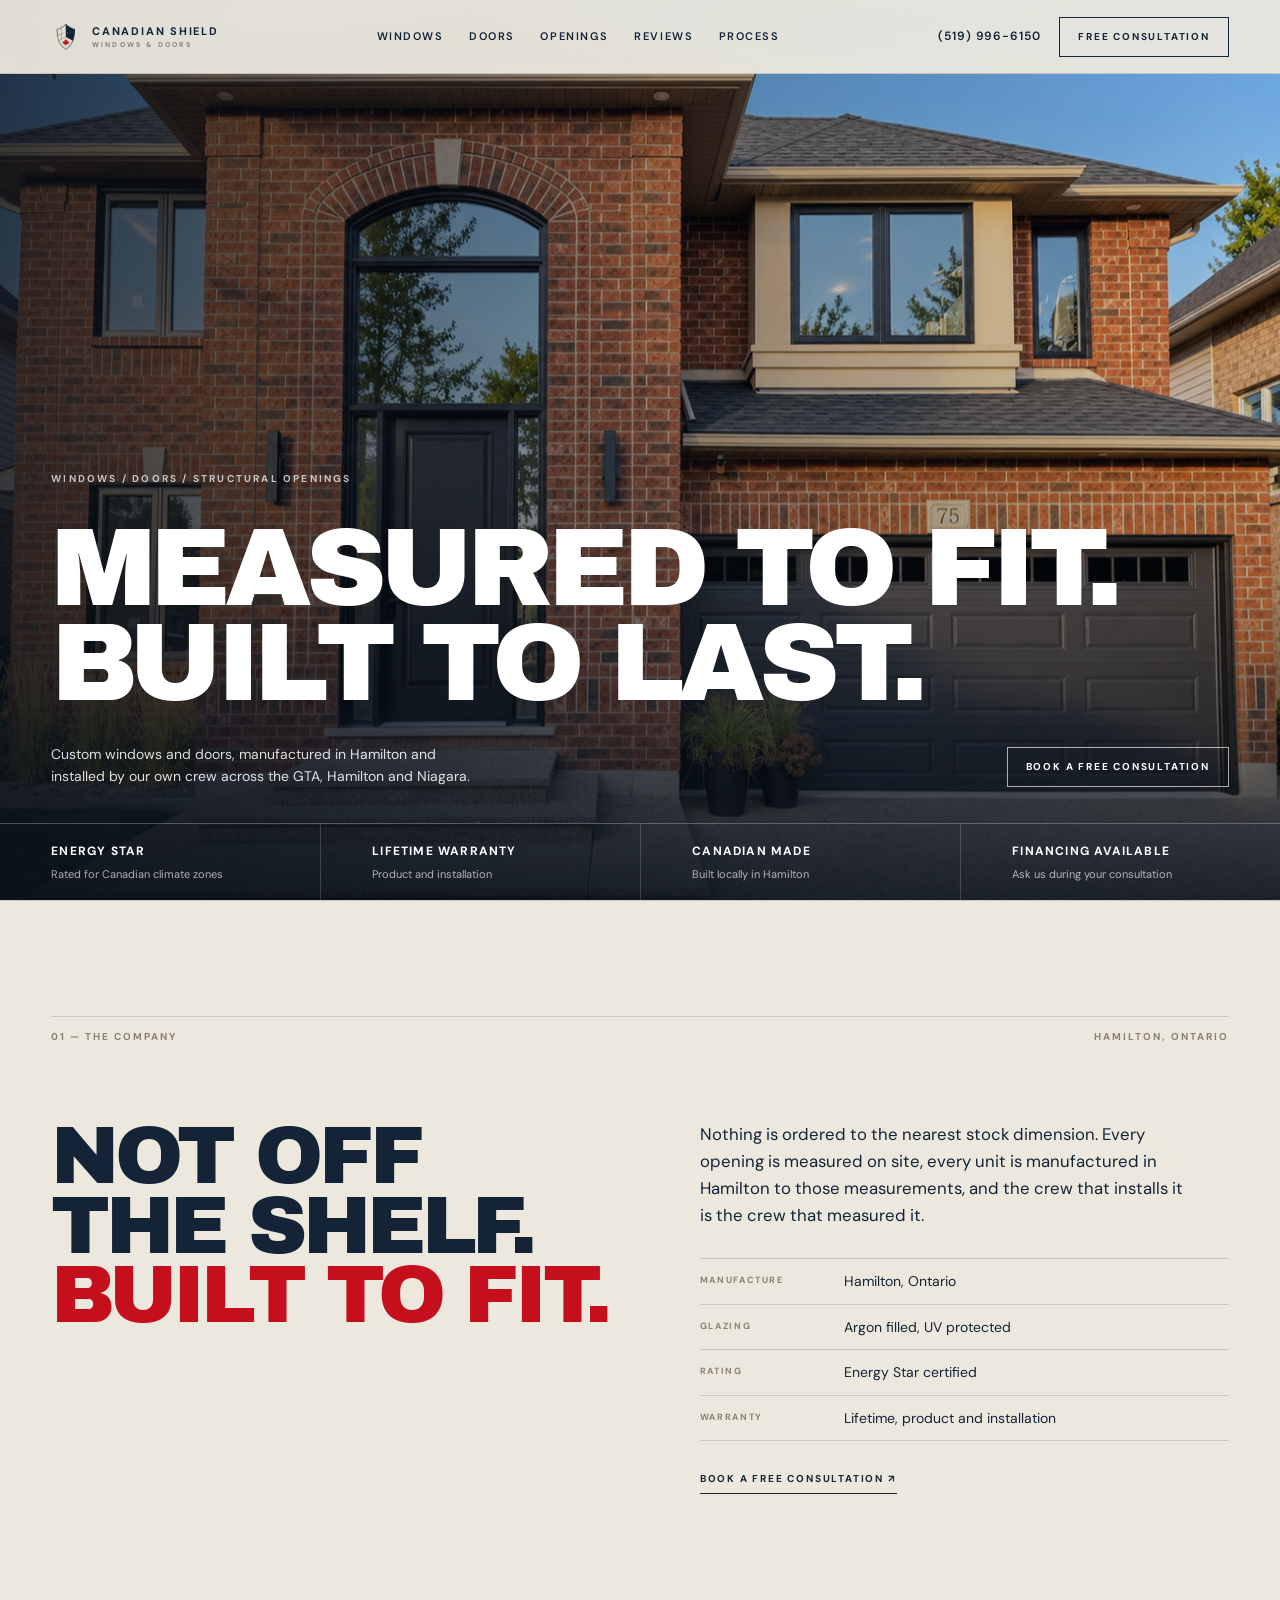
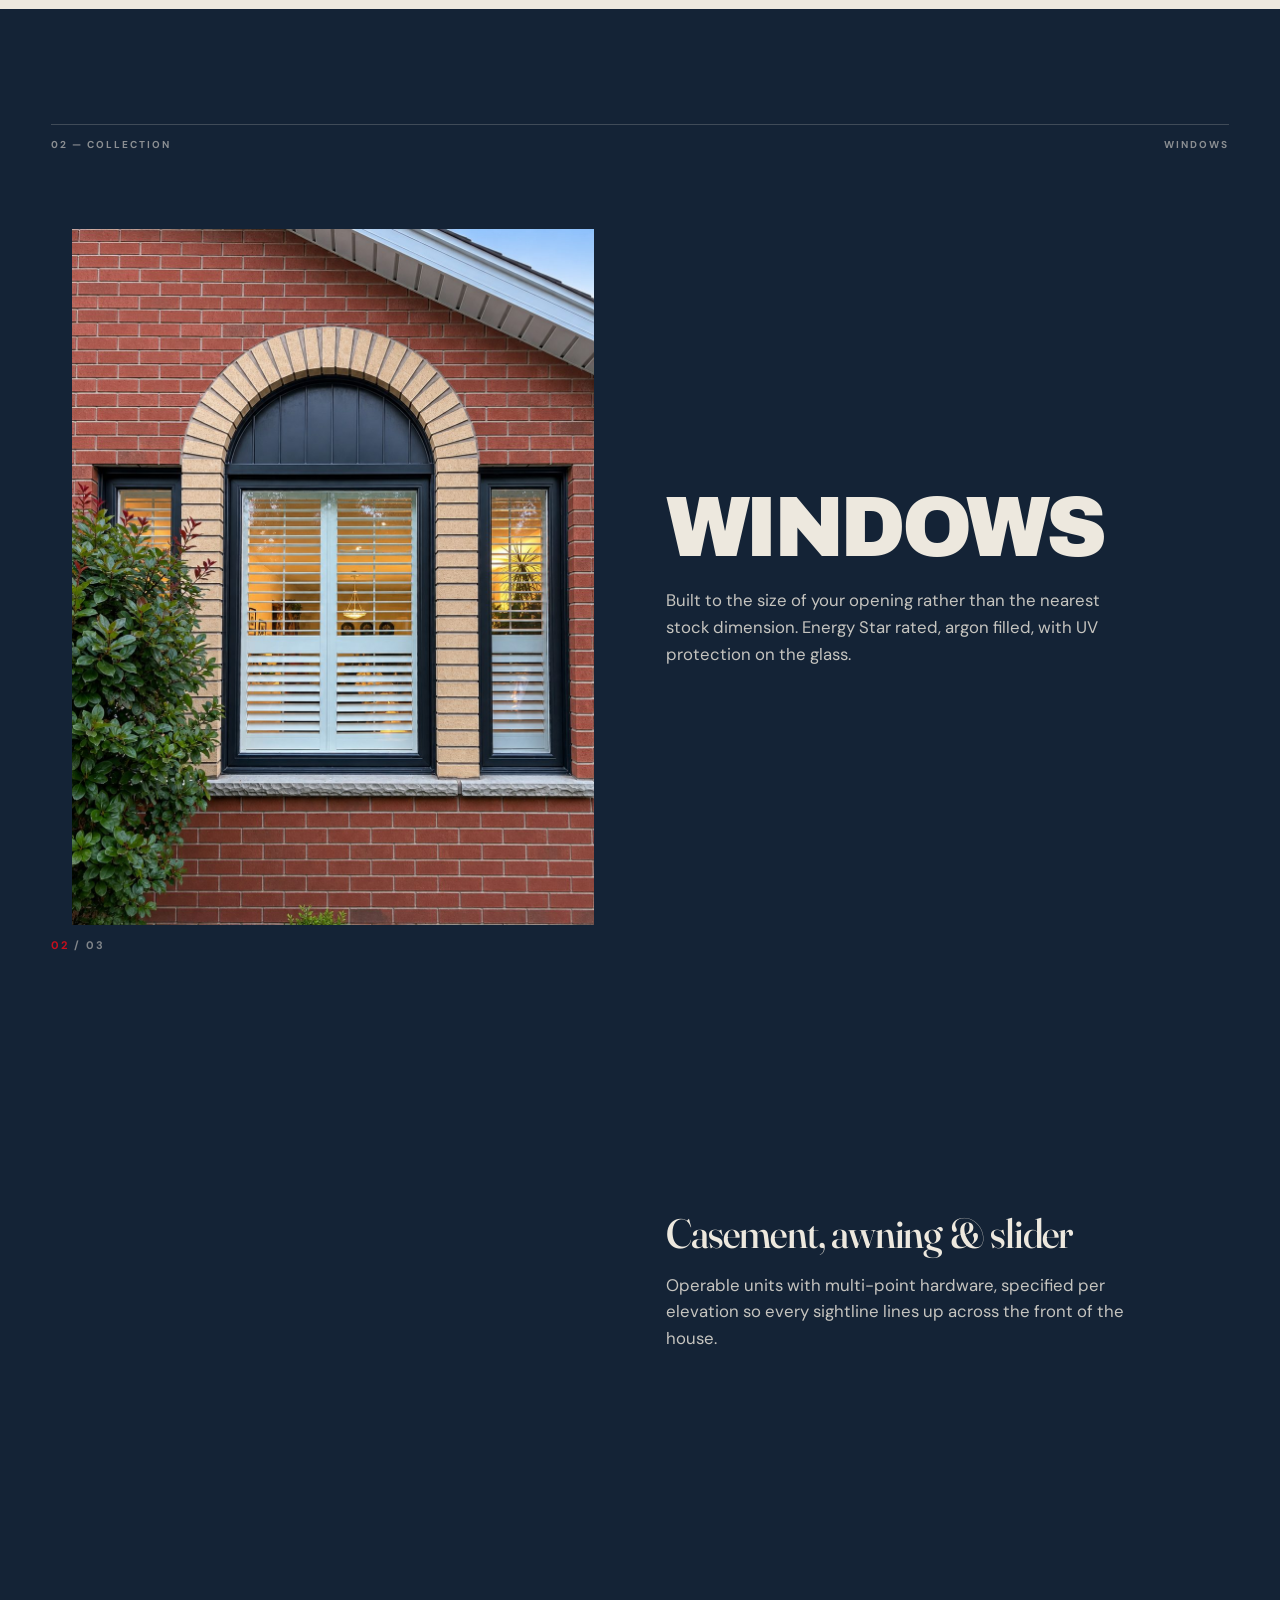
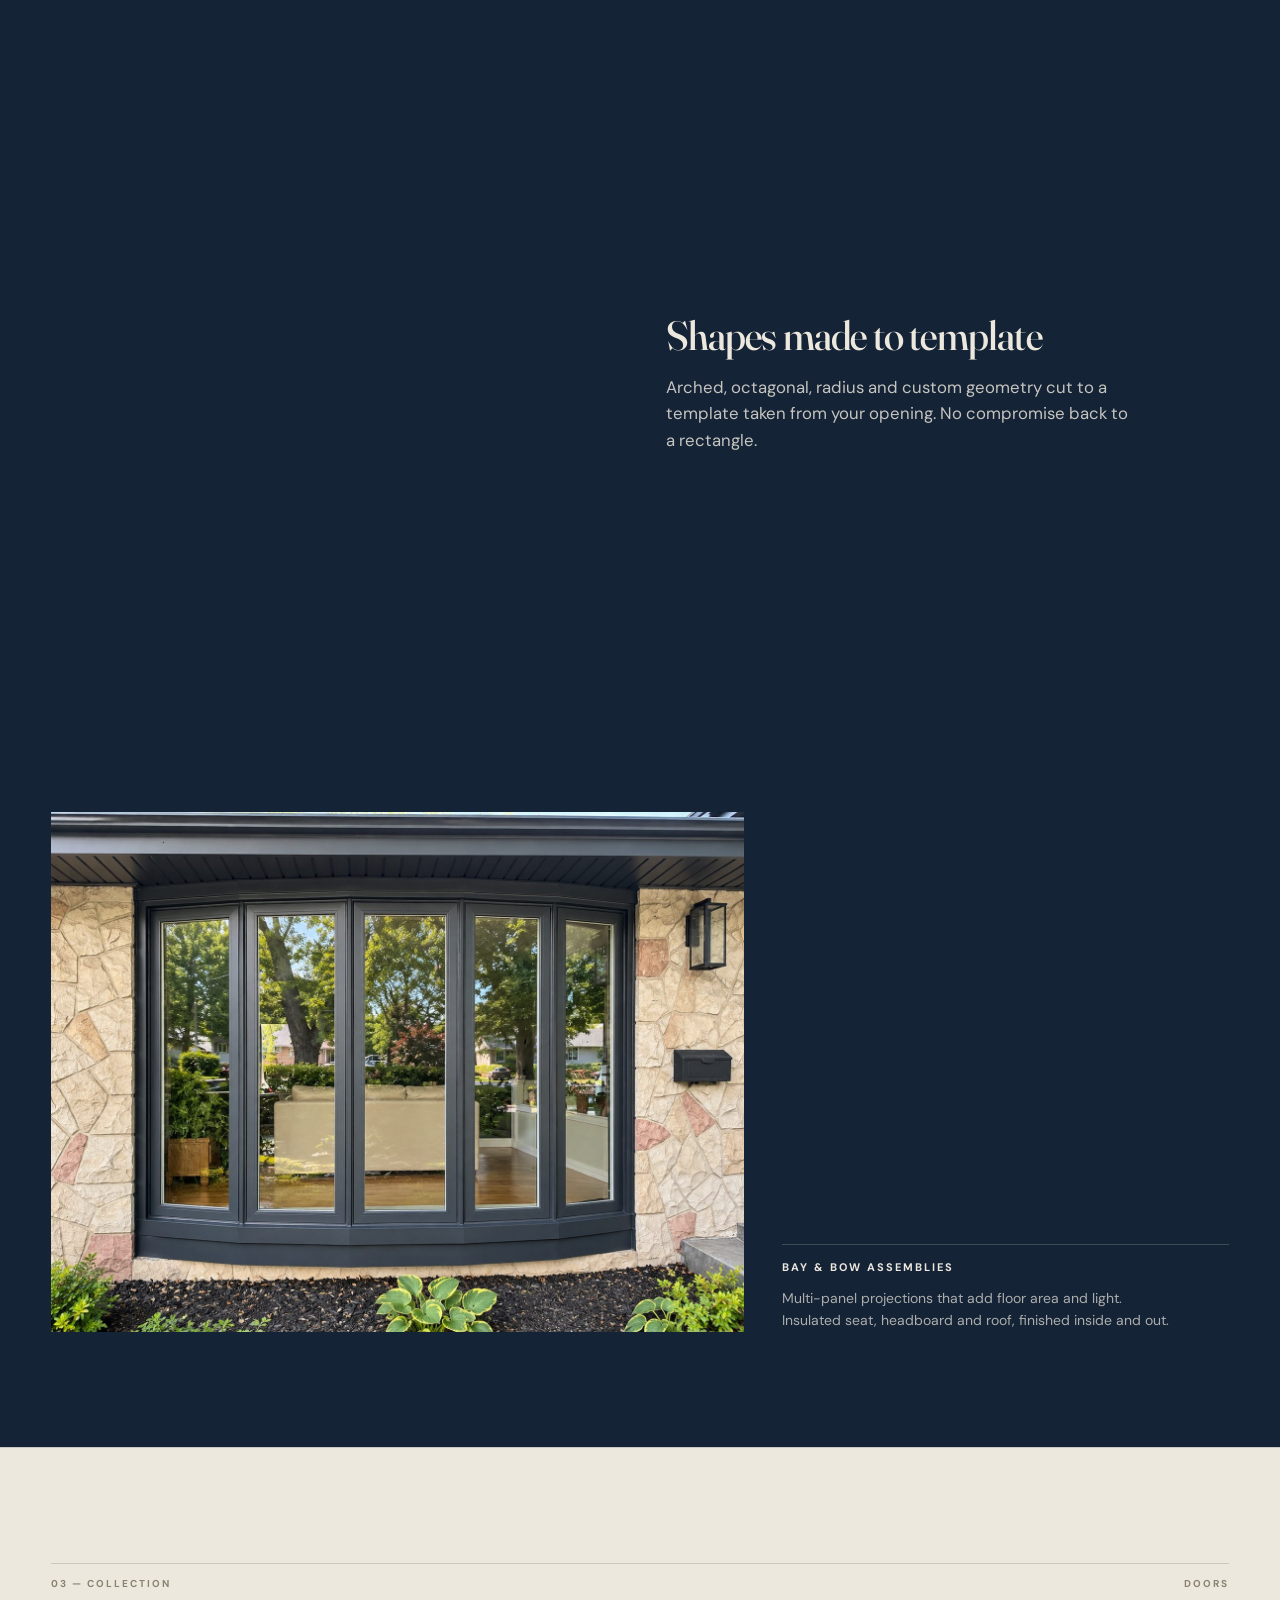
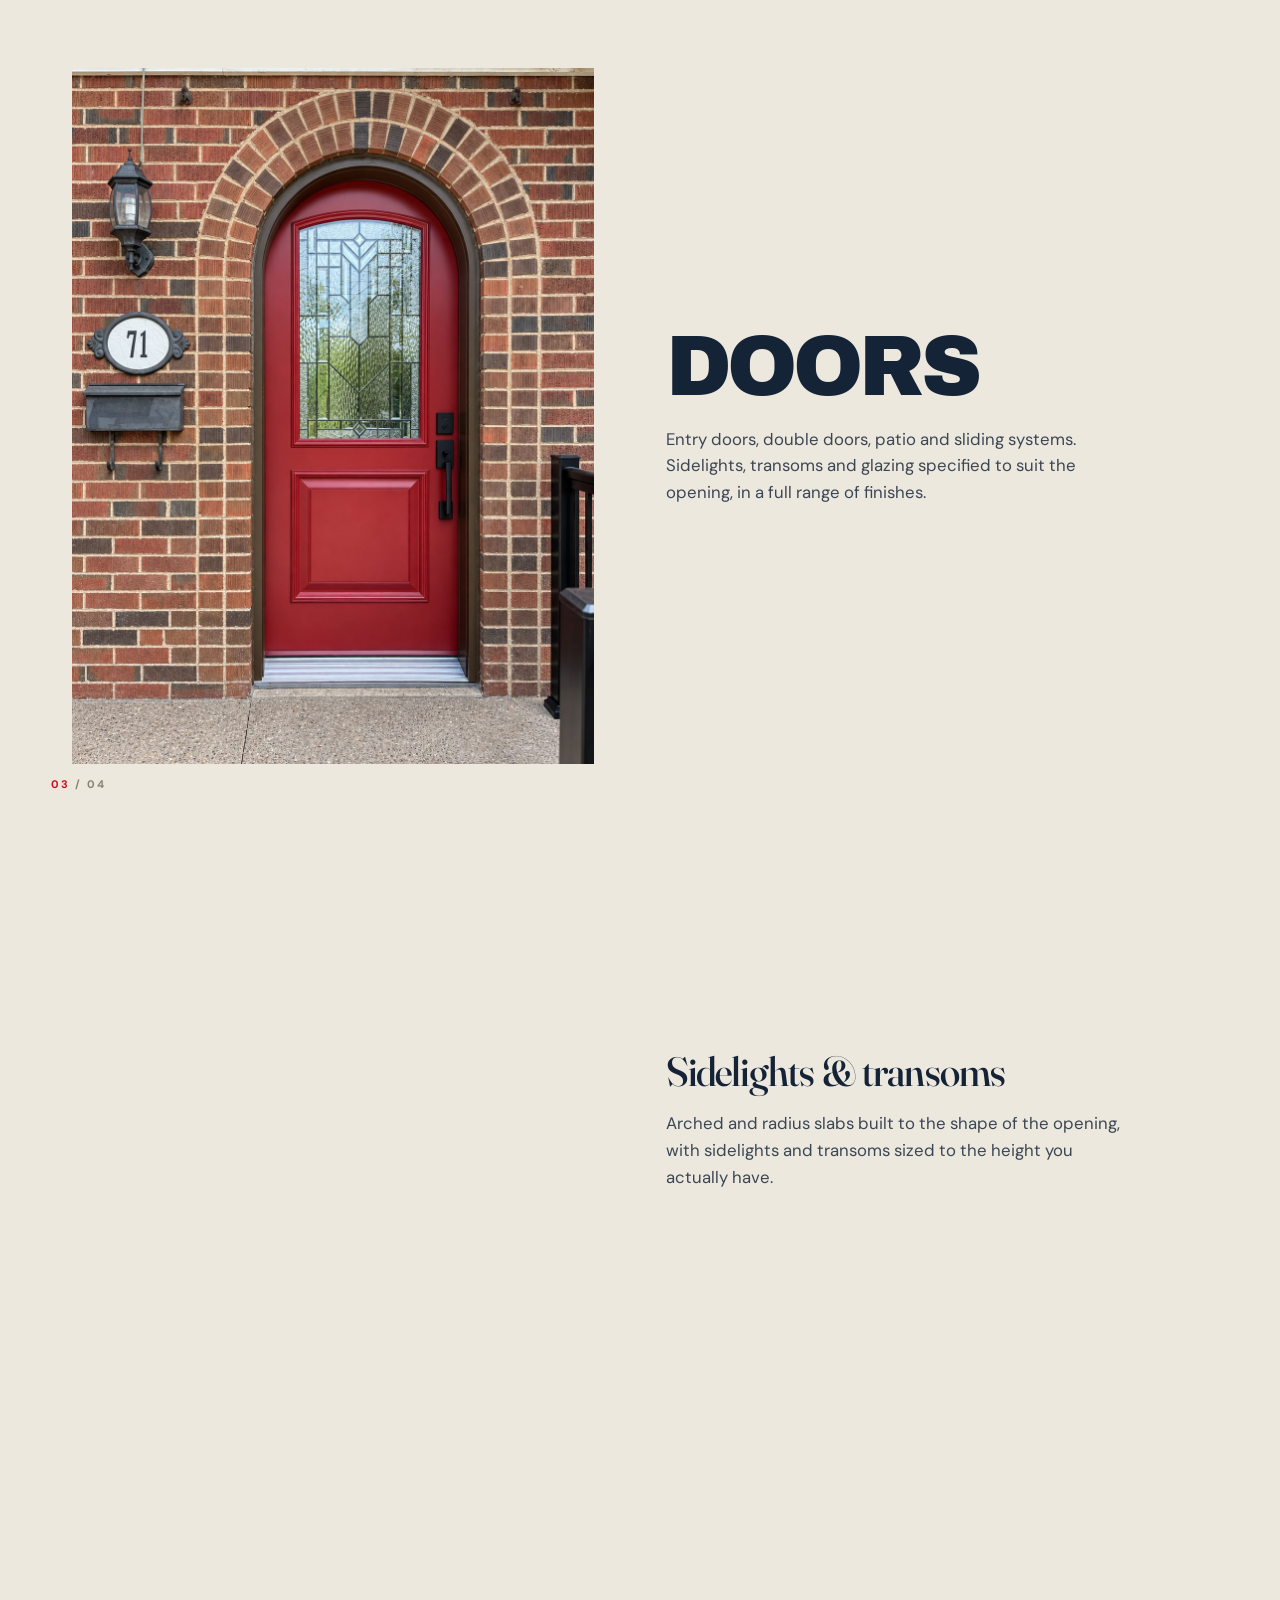
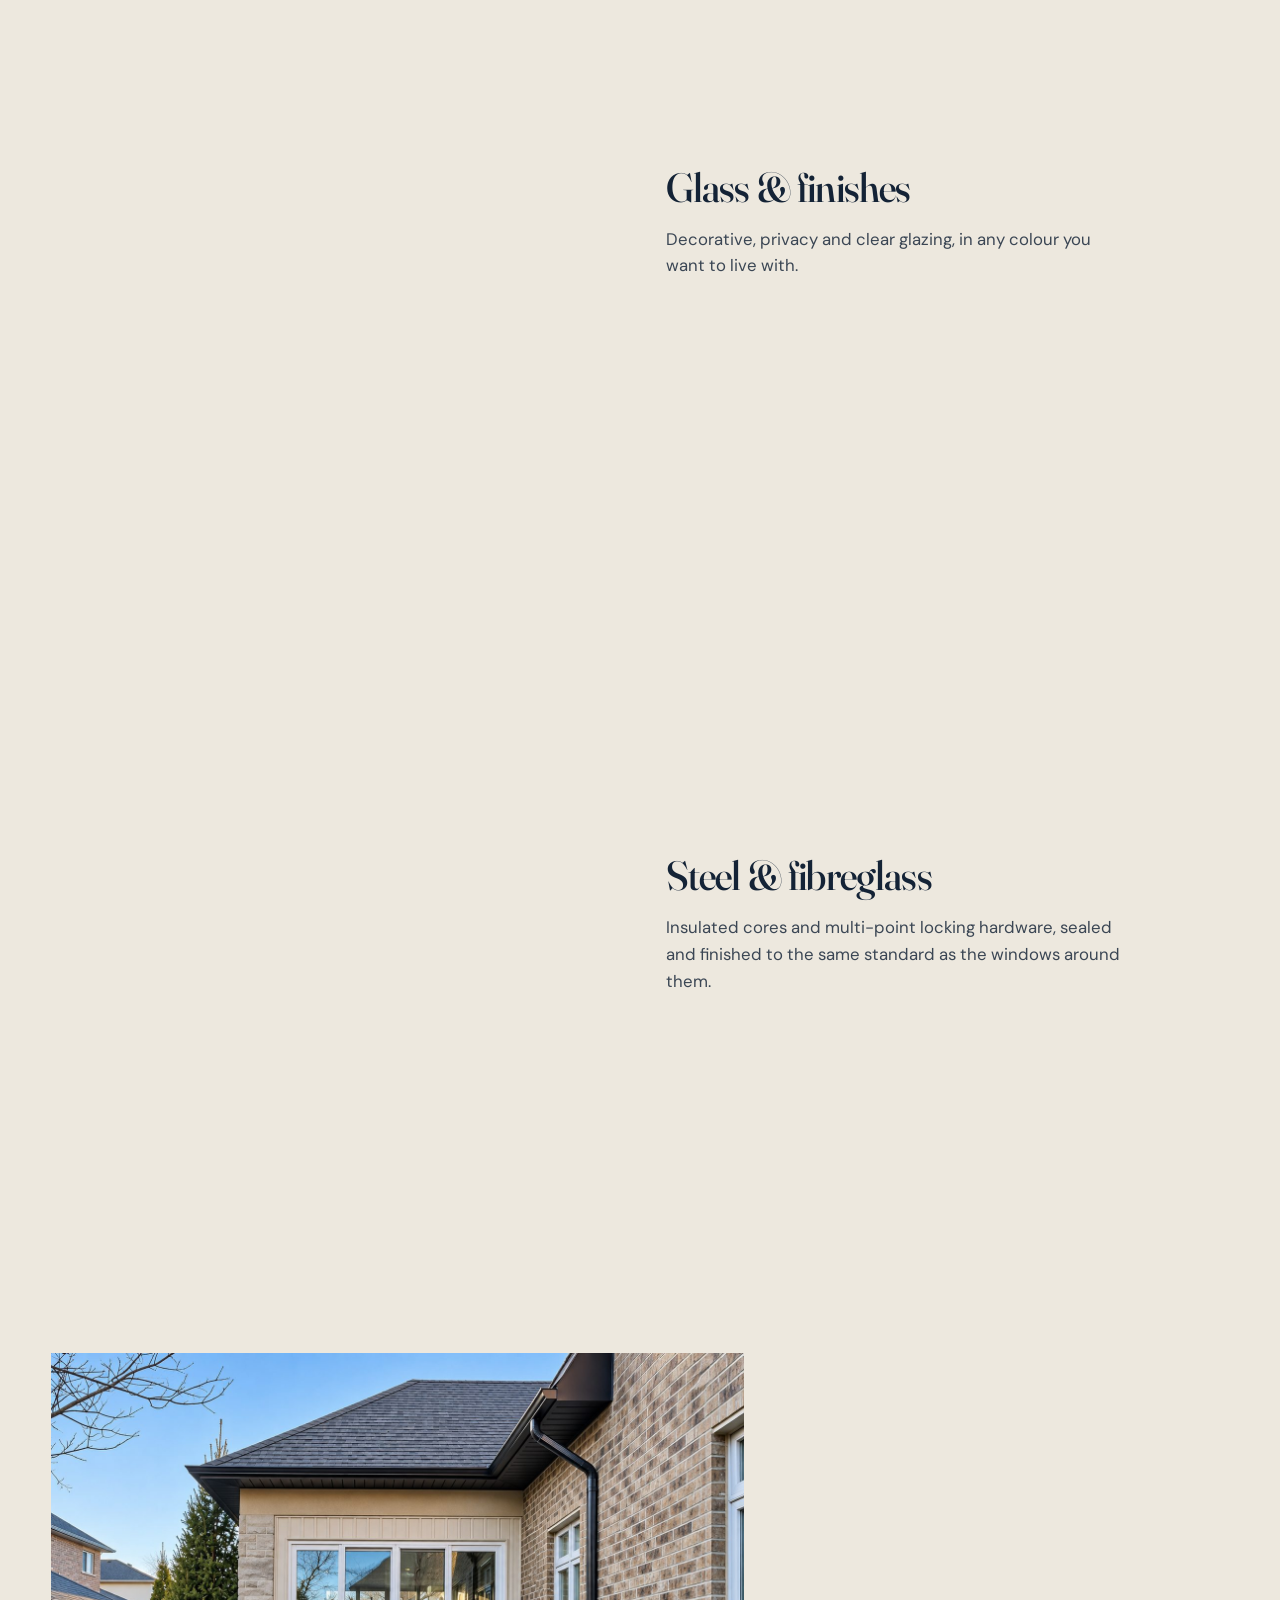
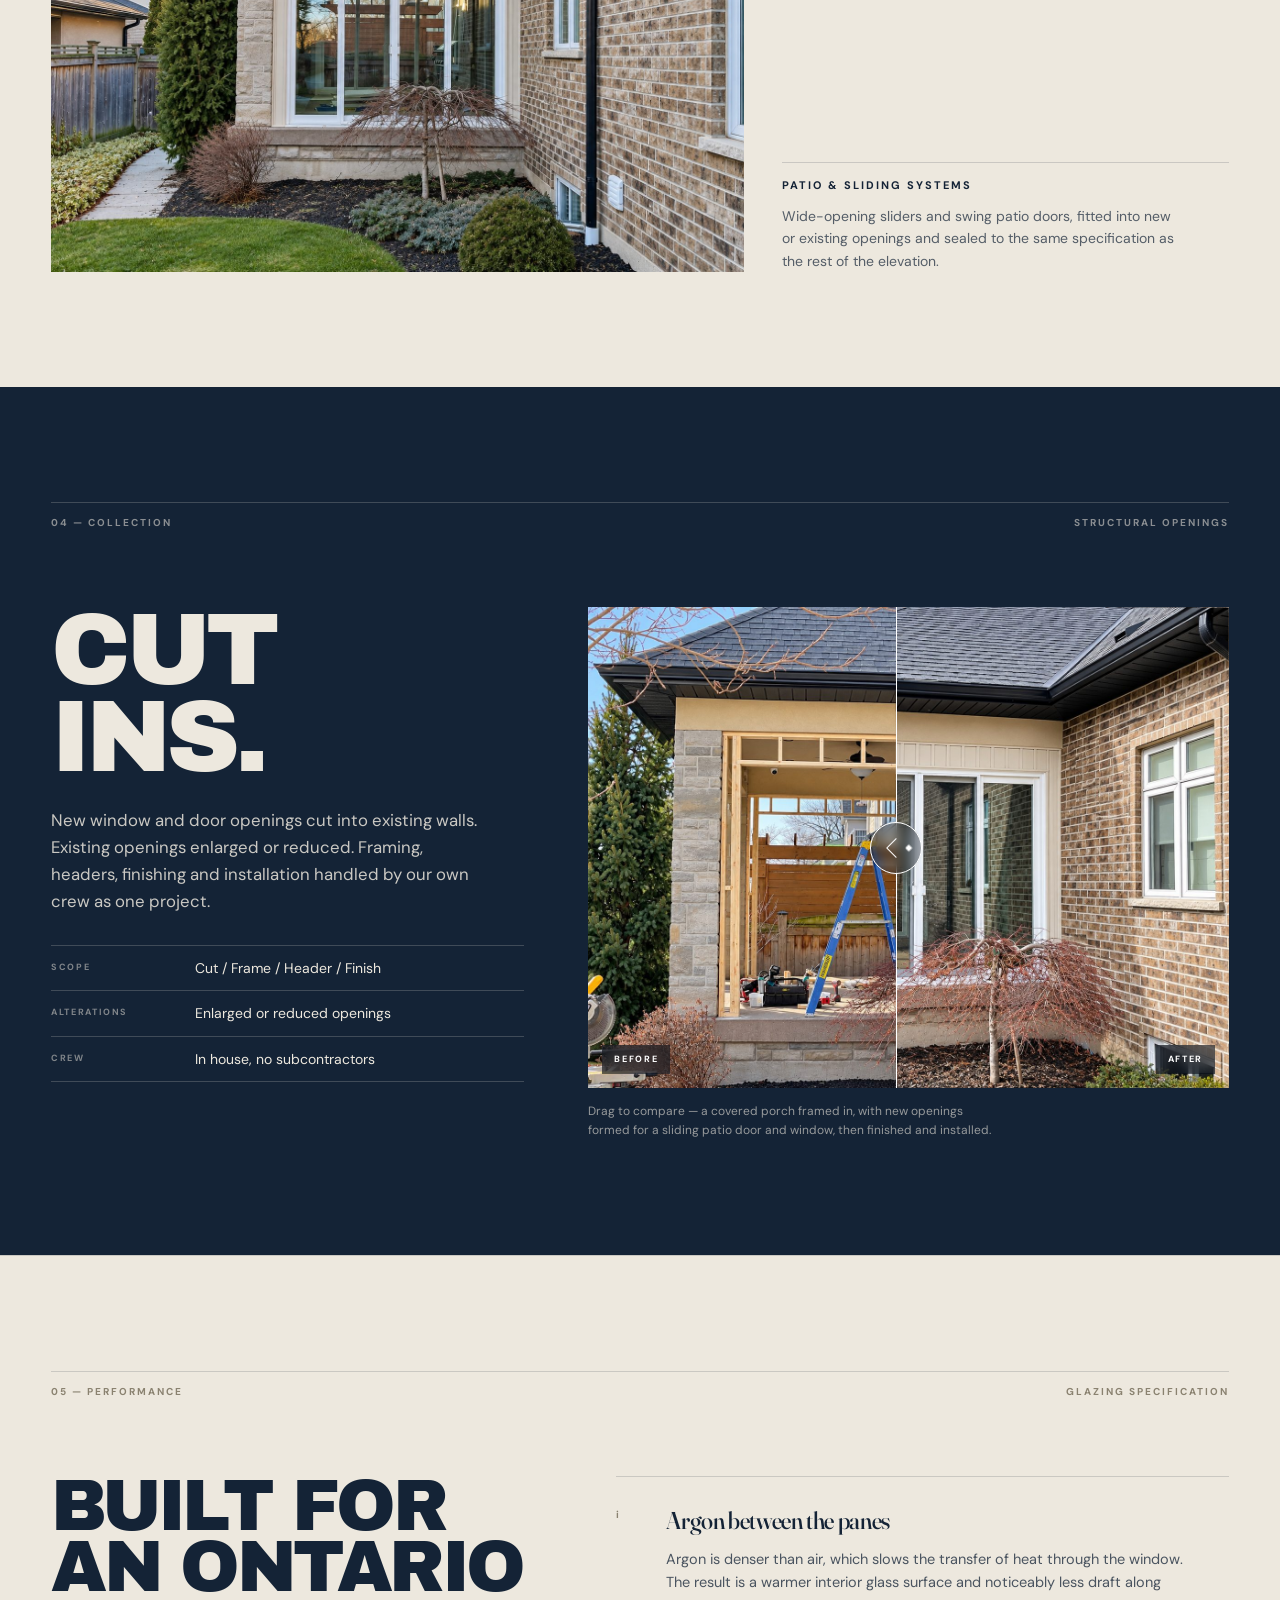
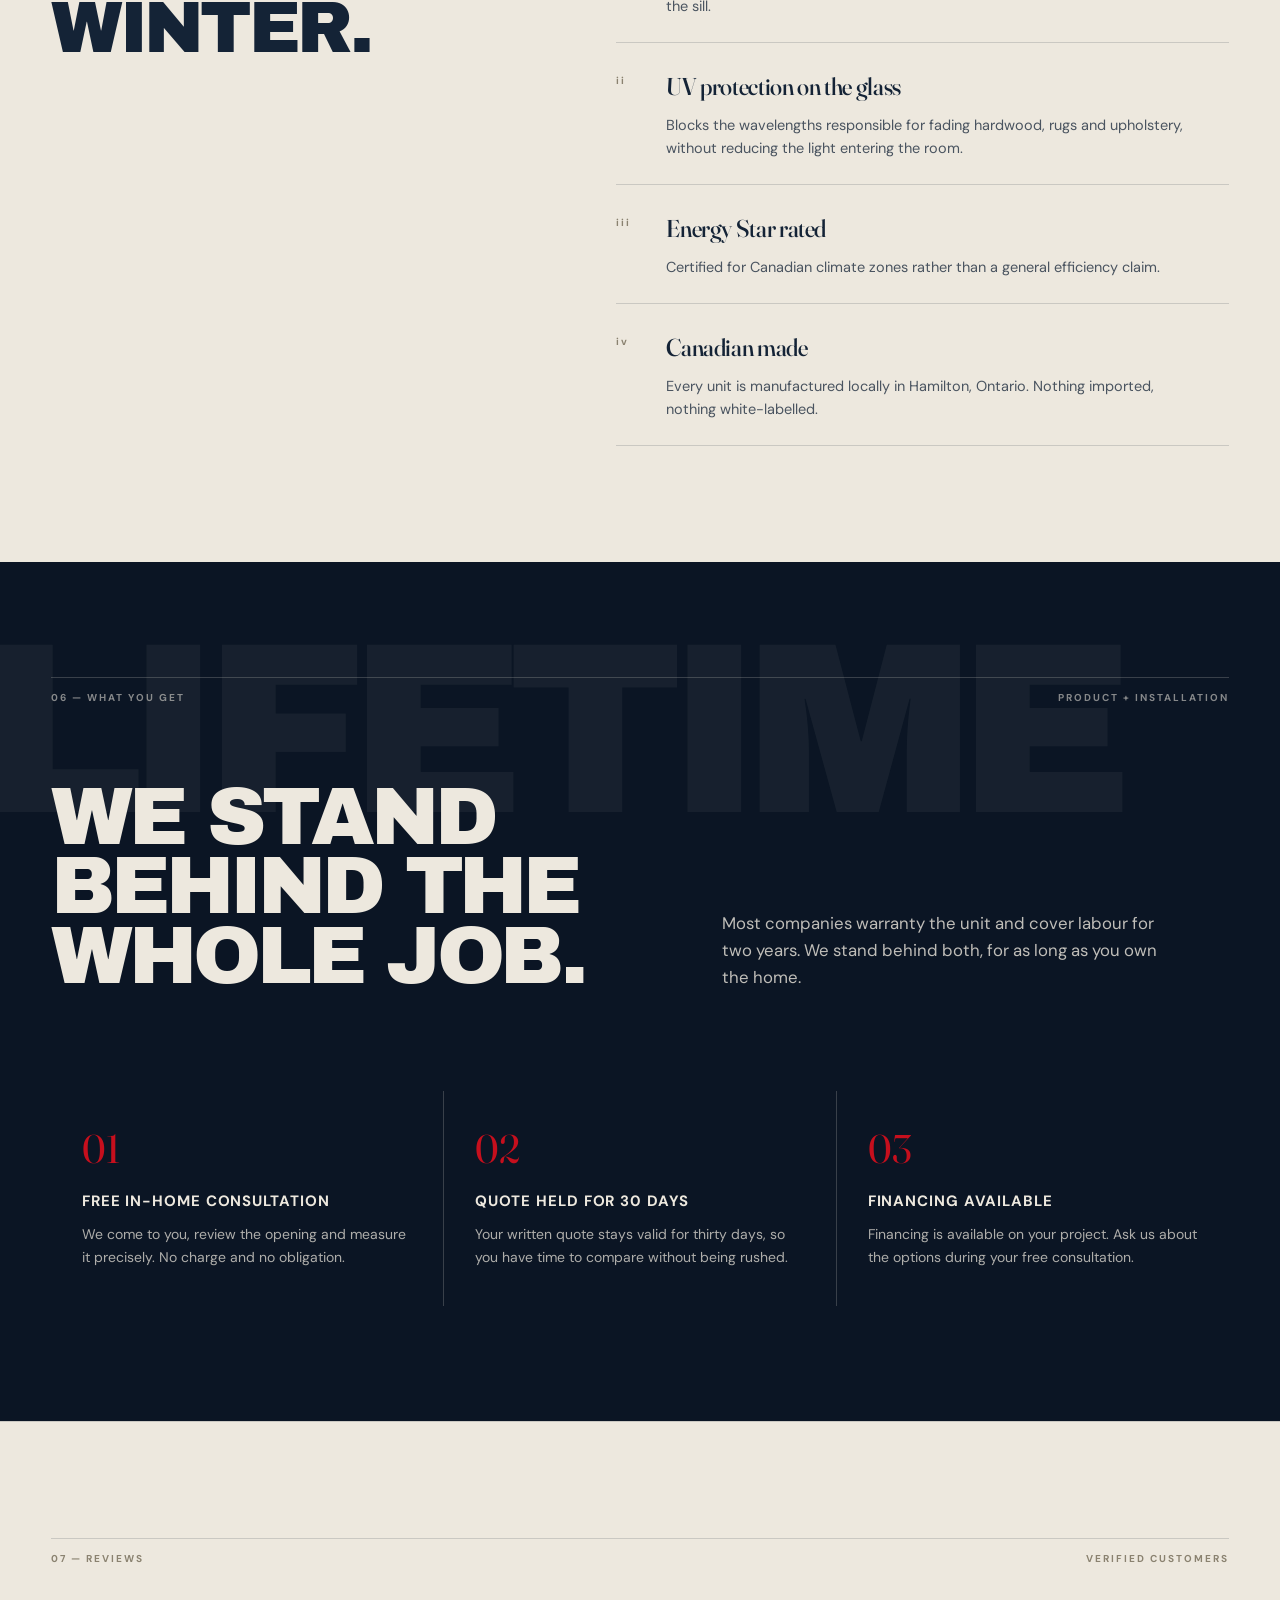
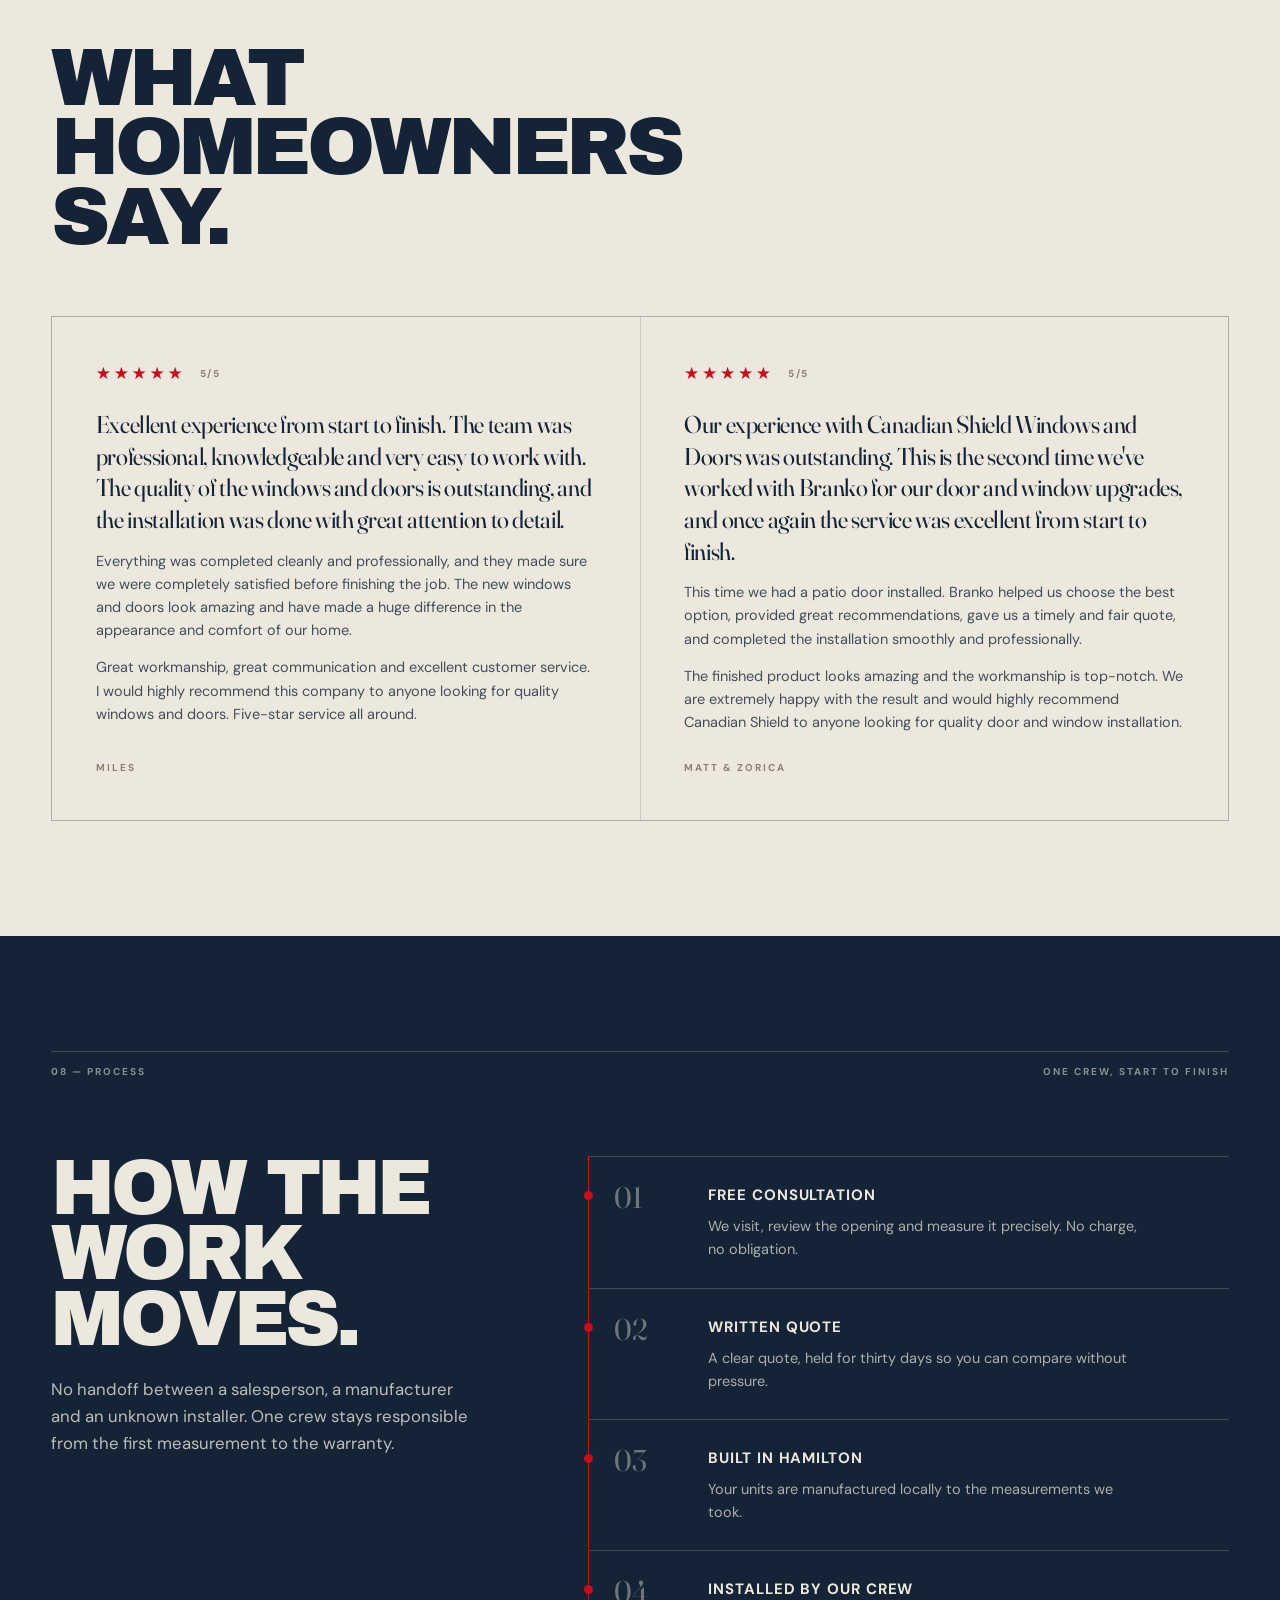
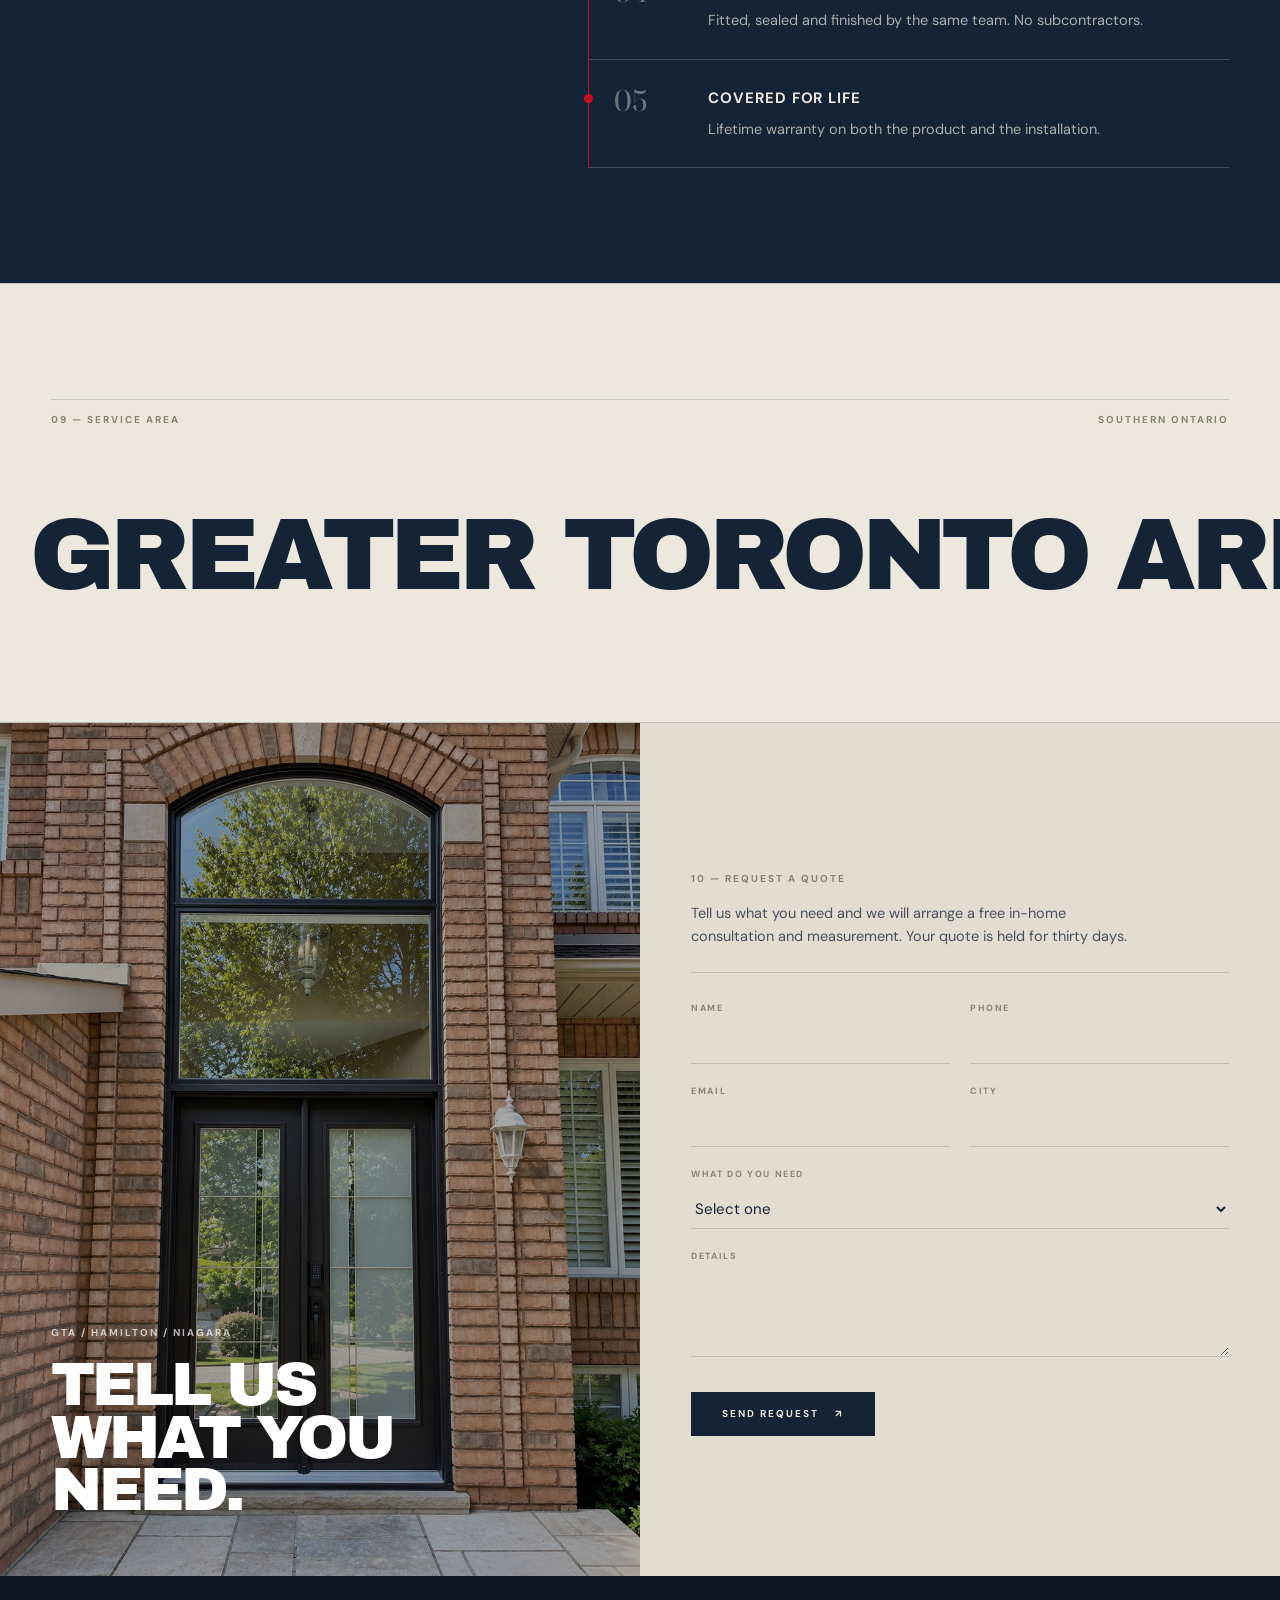
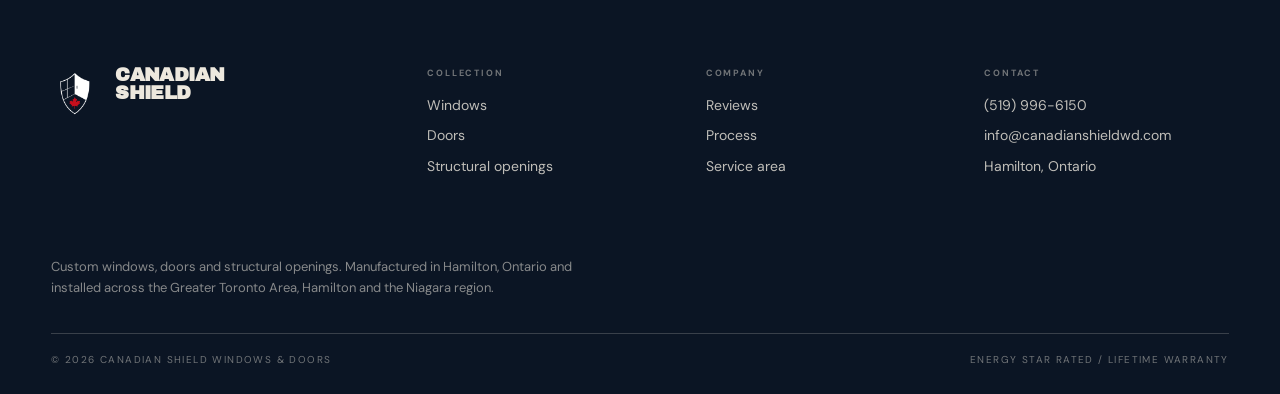
==== index.html @ 45fe4975 "Initial commit" ====
<!doctype html>
<html lang="en">
<head>
<meta charset="utf-8">
<meta name="viewport" content="width=device-width,initial-scale=1">
<title>Canadian Shield | Custom Windows &amp; Doors — Built in Hamilton, Ontario</title>
<meta name="description" content="Custom windows, doors and structural openings built in Hamilton, Ontario. Energy Star rated, argon filled, UV protected. Lifetime warranty on product and installation. Free in-home consultation across the GTA, Hamilton and Niagara.">
<link rel="preconnect" href="https://fonts.googleapis.com">
<link rel="preconnect" href="https://fonts.gstatic.com" crossorigin>
<link href="https://fonts.googleapis.com/css2?family=Archivo+Black&family=DM+Sans:wght@400;500;600;700&family=Fraunces:opsz,wght@9..144,300..600&display=swap" rel="stylesheet">
<link rel="stylesheet" href="css/styles.css">
</head>
<body>

<header class="hdr" id="hdr">
  <a class="brand" href="#top">
    <img src="images/shield.png" alt="">
    <span>CANADIAN SHIELD<small>WINDOWS &amp; DOORS</small></span>
  </a>
  <nav class="nav">
    <a href="#windows">Windows</a>
    <a href="#doors">Doors</a>
    <a href="#openings">Openings</a>
    <a href="#reviews">Reviews</a>
    <a href="#process">Process</a>
  </nav>
  <div class="hdr-r">
    <a class="tel" href="tel:+15199966150">(519) 996-6150</a>
    <a class="btn" href="#quote"><span>Free consultation</span></a>
  </div>
  <button class="burger" id="burger" aria-label="Open menu" aria-expanded="false"><i></i><i></i></button>
</header>

<nav class="drawer" id="drawer">
  <button id="drawer-close" aria-label="Close menu">Close ×</button>
  <a href="#windows">Windows</a><a href="#doors">Doors</a><a href="#openings">Openings</a>
  <a href="#reviews">Reviews</a><a href="#process">Process</a><a href="#quote">Free consultation</a>
  <span class="drawer-tel"><a href="tel:+15199966150">(519) 996-6150</a></span>
</nav>

<main id="top">

<!-- ============ 01 HERO ============ -->
<section class="hero">
  <div class="hero-media"><img src="images/cover.png" alt="A two-storey brick home with a full-height arched entry, black door and new windows throughout"></div>
  <div class="hero-scrim"></div>
  <div class="hero-in">
    <p class="kicker">Windows / Doors / Structural openings</p>
    <h1><span class="ln"><i>MEASURED TO FIT.</i></span><span class="ln"><i>BUILT TO LAST.</i></span></h1>
    <div class="hero-foot">
      <p class="hero-sub">Custom windows and doors, manufactured in Hamilton and installed by our own crew across the GTA, Hamilton and Niagara.</p>
      <a class="btn light" href="#quote"><span>Book a free consultation</span></a>
    </div>
  </div>
  <ul class="hero-bar">
    <li><b>Energy Star</b><span>Rated for Canadian climate zones</span></li>
    <li><b>Lifetime warranty</b><span>Product and installation</span></li>
    <li><b>Canadian made</b><span>Built locally in Hamilton</span></li>
    <li><b>Financing available</b><span>Ask us during your consultation</span></li>
  </ul>
</section>

<!-- ============ 02 INTRO ============ -->
<section class="band light intro">
  <div class="band-head">
    <span class="idx">01 — The company</span>
    <span class="idx">Hamilton, Ontario</span>
  </div>
  <div class="intro-grid">
    <h2 class="display">NOT OFF<br>THE SHELF.<br><em>BUILT TO FIT.</em></h2>
    <div class="intro-copy">
      <p>Nothing is ordered to the nearest stock dimension. Every opening is measured on site, every unit is manufactured in Hamilton to those measurements, and the crew that installs it is the crew that measured it.</p>
      <dl class="facts">
        <div><dt>Manufacture</dt><dd>Hamilton, Ontario</dd></div>
        <div><dt>Glazing</dt><dd>Argon filled, UV protected</dd></div>
        <div><dt>Rating</dt><dd>Energy Star certified</dd></div>
        <div><dt>Warranty</dt><dd>Lifetime, product and installation</dd></div>
      </dl>
      <a class="link" href="#quote">Book a free consultation ↗</a>
    </div>
  </div>
</section>

<!-- ============ 03 WINDOWS ============ -->
<section class="band dark pin" id="windows">
  <div class="band-head">
    <span class="idx">02 — Collection</span>
    <span class="idx">Windows</span>
  </div>
  <div class="pin-grid">
    <div class="pin-media">
      <div class="pin-stack tall">
        <figure class="on" data-i="0"><img src="images/window-bay-twostorey.jpg" alt="Two-storey dark bay window on a brick home"></figure>
        <figure data-i="1"><img src="images/window-arched-casement.jpg" alt="Arched casement window with brick voussoirs"></figure>
        <figure data-i="2"><img src="images/window-octagonal.jpg" alt="Octagonal window set into siding"></figure>
      </div>
      <span class="pin-count"><b id="wcount">01</b> / 03</span>
    </div>
    <div class="pin-panels">
      <article class="pin-panel" data-i="0" data-target="wcount">
        <h2 class="display">WINDOWS</h2>
        <p>Built to the size of your opening rather than the nearest stock dimension. Energy Star rated, argon filled, with UV protection on the glass.</p>
      </article>
      <article class="pin-panel" data-i="1" data-target="wcount">
        <h3 class="sub">Casement, awning &amp; slider</h3>
        <p>Operable units with multi-point hardware, specified per elevation so every sightline lines up across the front of the house.</p>
      </article>
      <article class="pin-panel" data-i="2" data-target="wcount">
        <h3 class="sub">Shapes made to template</h3>
        <p>Arched, octagonal, radius and custom geometry cut to a template taken from your opening. No compromise back to a rectangle.</p>
      </article>
    </div>
  </div>

  <figure class="plate">
    <img src="images/window-bow-dark.jpg" alt="Five-panel dark bow window set into a stone facade">
    <figcaption><b>Bay &amp; bow assemblies</b><span>Multi-panel projections that add floor area and light. Insulated seat, headboard and roof, finished inside and out.</span></figcaption>
  </figure>
</section>

<!-- ============ 04 DOORS ============ -->
<section class="band light pin" id="doors">
  <div class="band-head">
    <span class="idx">03 — Collection</span>
    <span class="idx">Doors</span>
  </div>
  <div class="pin-grid">
    <div class="pin-media">
      <div class="pin-stack tall">
        <figure class="on" data-i="0"><img src="images/doors-double-black.jpg" alt="Black double entry doors with glazed sidelights"></figure>
        <figure data-i="1"><img src="images/door-black-arch.jpg" alt="Black entry door beneath a tall arched transom"></figure>
        <figure data-i="2"><img src="images/door-red-arched.jpg" alt="Red arched entry door with decorative glazing"></figure>
        <figure data-i="3"><img src="images/door-navy-glass.jpg" alt="Navy entry door with full-height glazing"></figure>
      </div>
      <span class="pin-count"><b id="dcount">01</b> / 04</span>
    </div>
    <div class="pin-panels">
      <article class="pin-panel" data-i="0" data-target="dcount">
        <h2 class="display">DOORS</h2>
        <p>Entry doors, double doors, patio and sliding systems. Sidelights, transoms and glazing specified to suit the opening, in a full range of finishes.</p>
      </article>
      <article class="pin-panel" data-i="1" data-target="dcount">
        <h3 class="sub">Sidelights &amp; transoms</h3>
        <p>Arched and radius slabs built to the shape of the opening, with sidelights and transoms sized to the height you actually have.</p>
      </article>
      <article class="pin-panel" data-i="2" data-target="dcount">
        <h3 class="sub">Glass &amp; finishes</h3>
        <p>Decorative, privacy and clear glazing, in any colour you want to live with.</p>
      </article>
      <article class="pin-panel" data-i="3" data-target="dcount">
        <h3 class="sub">Steel &amp; fibreglass</h3>
        <p>Insulated cores and multi-point locking hardware, sealed and finished to the same standard as the windows around them.</p>
      </article>
    </div>
  </div>

  <figure class="plate">
    <img src="images/door-patio-exterior.jpg" alt="A finished sliding patio door set into a brick and stone elevation">
    <figcaption><b>Patio &amp; sliding systems</b><span>Wide-opening sliders and swing patio doors, fitted into new or existing openings and sealed to the same specification as the rest of the elevation.</span></figcaption>
  </figure>
</section>

<!-- ============ 05 STRUCTURAL OPENINGS ============ -->
<section class="band dark openings" id="openings">
  <div class="band-head">
    <span class="idx">04 — Collection</span>
    <span class="idx">Structural openings</span>
  </div>
  <div class="open-grid">
    <div class="open-copy">
      <h2 class="display">CUT<br>INS.</h2>
      <p>New window and door openings cut into existing walls. Existing openings enlarged or reduced. Framing, headers, finishing and installation handled by our own crew as one project.</p>
      <dl class="facts inv">
        <div><dt>Scope</dt><dd>Cut / Frame / Header / Finish</dd></div>
        <div><dt>Alterations</dt><dd>Enlarged or reduced openings</dd></div>
        <div><dt>Crew</dt><dd>In house, no subcontractors</dd></div>
      </dl>
    </div>
    <div class="open-compare">
      <div class="ba" id="ba">
        <figure><img src="images/structural-before.jpg" alt="A covered porch being framed in, with new openings formed for a door and window"></figure>
        <figure class="af"><img src="images/door-patio-sliding.jpg" alt="The same wall finished with a sliding patio door and window installed"></figure>
        <span class="tg l">Before</span><span class="tg r">After</span>
        <div class="bar"></div>
      </div>
      <p class="cap">Drag to compare — a covered porch framed in, with new openings formed for a sliding patio door and window, then finished and installed.</p>
    </div>
  </div>
</section>

<!-- ============ 06 PERFORMANCE ============ -->
<section class="band light perf">
  <div class="band-head">
    <span class="idx">05 — Performance</span>
    <span class="idx">Glazing specification</span>
  </div>
  <div class="perf-grid">
    <h2 class="display">BUILT FOR<br>AN ONTARIO<br>WINTER.</h2>
    <div class="perf-rows">
      <div class="perf-row"><b>i</b><div><h3>Argon between the panes</h3><p>Argon is denser than air, which slows the transfer of heat through the window. The result is a warmer interior glass surface and noticeably less draft along the sill.</p></div></div>
      <div class="perf-row"><b>ii</b><div><h3>UV protection on the glass</h3><p>Blocks the wavelengths responsible for fading hardwood, rugs and upholstery, without reducing the light entering the room.</p></div></div>
      <div class="perf-row"><b>iii</b><div><h3>Energy Star rated</h3><p>Certified for Canadian climate zones rather than a general efficiency claim.</p></div></div>
      <div class="perf-row"><b>iv</b><div><h3>Canadian made</h3><p>Every unit is manufactured locally in Hamilton, Ontario. Nothing imported, nothing white-labelled.</p></div></div>
    </div>
  </div>
</section>

<!-- ============ 07 WARRANTY + OFFER ============ -->
<section class="band deep warranty">
  <div class="warr-word" id="warrword">LIFETIME</div>
  <div class="band-head inv">
    <span class="idx">06 — What you get</span>
    <span class="idx">Product + installation</span>
  </div>
  <div class="warr-grid">
    <h2 class="display">WE STAND<br>BEHIND THE<br>WHOLE JOB.</h2>
    <p class="warr-copy">Most companies warranty the unit and cover labour for two years. We stand behind both, for as long as you own the home.</p>
  </div>
  <div class="offer">
    <div class="offer-cell">
      <span class="offer-n">01</span>
      <h3>Free in-home consultation</h3>
      <p>We come to you, review the opening and measure it precisely. No charge and no obligation.</p>
    </div>
    <div class="offer-cell">
      <span class="offer-n">02</span>
      <h3>Quote held for 30 days</h3>
      <p>Your written quote stays valid for thirty days, so you have time to compare without being rushed.</p>
    </div>
    <div class="offer-cell">
      <span class="offer-n">03</span>
      <h3>Financing available</h3>
      <p>Financing is available on your project. Ask us about the options during your free consultation.</p>
    </div>
  </div>
</section>

<!-- ============ 08 REVIEWS ============ -->
<section class="band light reviews" id="reviews">
  <div class="band-head">
    <span class="idx">07 — Reviews</span>
    <span class="idx">Verified customers</span>
  </div>
  <h2 class="display rev-title">WHAT<br>HOMEOWNERS<br>SAY.</h2>
  <div class="rev-grid">
    <figure class="rev">
      <div class="stars" aria-label="5 out of 5 stars">★★★★★<span>5/5</span></div>
      <blockquote>
        <p>Excellent experience from start to finish. The team was professional, knowledgeable and very easy to work with. The quality of the windows and doors is outstanding, and the installation was done with great attention to detail.</p>
        <p>Everything was completed cleanly and professionally, and they made sure we were completely satisfied before finishing the job. The new windows and doors look amazing and have made a huge difference in the appearance and comfort of our home.</p>
        <p>Great workmanship, great communication and excellent customer service. I would highly recommend this company to anyone looking for quality windows and doors. Five-star service all around.</p>
      </blockquote>
      <figcaption>Miles</figcaption>
    </figure>
    <figure class="rev">
      <div class="stars" aria-label="5 out of 5 stars">★★★★★<span>5/5</span></div>
      <blockquote>
        <p>Our experience with Canadian Shield Windows and Doors was outstanding. This is the second time we've worked with Branko for our door and window upgrades, and once again the service was excellent from start to finish.</p>
        <p>This time we had a patio door installed. Branko helped us choose the best option, provided great recommendations, gave us a timely and fair quote, and completed the installation smoothly and professionally.</p>
        <p>The finished product looks amazing and the workmanship is top-notch. We are extremely happy with the result and would highly recommend Canadian Shield to anyone looking for quality door and window installation.</p>
      </blockquote>
      <figcaption>Matt &amp; Zorica</figcaption>
    </figure>
  </div>
</section>

<!-- ============ 09 PROCESS ============ -->
<section class="band dark process" id="process">
  <div class="band-head inv">
    <span class="idx">08 — Process</span>
    <span class="idx">One crew, start to finish</span>
  </div>
  <div class="proc-grid">
    <div class="proc-copy">
      <h2 class="display">HOW THE<br>WORK<br>MOVES.</h2>
      <p>No handoff between a salesperson, a manufacturer and an unknown installer. One crew stays responsible from the first measurement to the warranty.</p>
    </div>

    <ol class="steps" id="steps">
      <li class="step"><span class="step-n">01</span><div><h3>Free consultation</h3><p>We visit, review the opening and measure it precisely. No charge, no obligation.</p></div></li>
      <li class="step"><span class="step-n">02</span><div><h3>Written quote</h3><p>A clear quote, held for thirty days so you can compare without pressure.</p></div></li>
      <li class="step"><span class="step-n">03</span><div><h3>Built in Hamilton</h3><p>Your units are manufactured locally to the measurements we took.</p></div></li>
      <li class="step"><span class="step-n">04</span><div><h3>Installed by our crew</h3><p>Fitted, sealed and finished by the same team. No subcontractors.</p></div></li>
      <li class="step"><span class="step-n">05</span><div><h3>Covered for life</h3><p>Lifetime warranty on both the product and the installation.</p></div></li>
    </ol>
  </div>
</section>

<!-- ============ 10 SERVICE AREA ============ -->
<section class="band light areas" id="areas">
  <div class="band-head">
    <span class="idx">09 — Service area</span>
    <span class="idx">Southern Ontario</span>
  </div>
  <div class="track" aria-label="Greater Toronto Area, Hamilton, Niagara">
    <span>GREATER TORONTO AREA</span><span>HAMILTON</span><span>NIAGARA</span>
    <span>GREATER TORONTO AREA</span><span>HAMILTON</span><span>NIAGARA</span>
  </div>
</section>

<!-- ============ 11 QUOTE ============ -->
<section class="quote" id="quote">
  <div class="quote-media">
    <img src="images/door-arch-transom.jpg" alt="A finished black entry door beneath an arched transom">
    <div class="quote-over">
      <span class="idx">GTA / Hamilton / Niagara</span>
      <h2 class="display">TELL US<br>WHAT YOU<br>NEED.</h2>
    </div>
  </div>
  <div class="quote-form">
    <div class="form-head">
      <span class="idx">10 — Request a quote</span>
      <p>Tell us what you need and we will arrange a free in-home consultation and measurement. Your quote is held for thirty days.</p>
    </div>
    <form name="quote" method="POST" action="#">
      <div class="frow">
        <label>Name<input name="name" autocomplete="name" required></label>
        <label>Phone<input name="phone" type="tel" autocomplete="tel" required></label>
      </div>
      <div class="frow">
        <label>Email<input name="email" type="email" autocomplete="email" required></label>
        <label>City<input name="city" autocomplete="address-level2"></label>
      </div>
      <label>What do you need
        <select name="type">
          <option value="">Select one</option>
          <option>Windows</option>
          <option>Entry or exterior door</option>
          <option>Patio or sliding door</option>
          <option>A new opening cut in</option>
          <option>Full home replacement</option>
          <option>Not sure yet</option>
        </select>
      </label>
      <label>Details<textarea name="message" rows="3"></textarea></label>
      <button type="submit"><span>Send request</span> <i>↗</i></button>
    </form>
  </div>
</section>

<footer>
  <div class="f-top">
    <div class="f-brand">
      <img src="images/shield-white.png" alt="Canadian Shield">
      <strong>CANADIAN<br>SHIELD</strong>
    </div>
    <div class="f-col">
      <h4>Collection</h4>
      <a href="#windows">Windows</a><a href="#doors">Doors</a><a href="#openings">Structural openings</a>
    </div>
    <div class="f-col">
      <h4>Company</h4>
      <a href="#reviews">Reviews</a><a href="#process">Process</a><a href="#areas">Service area</a>
    </div>
    <div class="f-col">
      <h4>Contact</h4>
      <a href="tel:+15199966150">(519) 996-6150</a>
      <a href="mailto:info@canadianshieldwd.com">info@canadianshieldwd.com</a>
      <span>Hamilton, Ontario</span>
    </div>
  </div>
  <p class="f-note">Custom windows, doors and structural openings. Manufactured in Hamilton, Ontario and installed across the Greater Toronto Area, Hamilton and the Niagara region.</p>
  <div class="f-bot">
    <span>© 2026 Canadian Shield Windows &amp; Doors</span>
    <span>Energy Star rated / Lifetime warranty</span>
  </div>
</footer>

</main>
<script src="js/main.js"></script>
</body>
</html>
---- css/styles.css ----
/* ===================================================================
   CANADIAN SHIELD — windows, doors & structural openings
   =================================================================== */

:root{
  --navy:#142336;
  --deep:#0B1524;
  --ink:#101820;
  --bone:#EDE8DE;
  --bone-2:#E3DCD0;
  --stone:#8A8270;
  --red:#C60F1D;

  --rule:rgba(20,35,54,.16);
  --rule-soft:rgba(20,35,54,.09);
  --rule-inv:rgba(237,232,222,.2);
  --rule-inv-soft:rgba(237,232,222,.1);

  --pad:clamp(20px,4vw,72px);
  --bandY:clamp(72px,9vw,150px);
  --hdrH:74px;
}
*{box-sizing:border-box}
html{-webkit-text-size-adjust:100%;scroll-behavior:smooth;scroll-padding-top:var(--hdrH)}
body{
  margin:0;background:var(--bone);color:var(--navy);
  font-family:'DM Sans',system-ui,sans-serif;font-weight:400;
  font-size:clamp(15px,.92rem + .16vw,17px);line-height:1.6;
  -webkit-font-smoothing:antialiased;overflow-x:hidden;
}
img{display:block;width:100%;height:100%;object-fit:cover}
a{color:inherit;text-decoration:none}
p{margin:0}
h1,h2,h3,h4{margin:0;font-weight:400}
ol,ul,dl,dd,dt{margin:0;padding:0;list-style:none}

/* ---------- type ---------- */
.display{font-family:'Archivo Black',sans-serif;font-weight:400;letter-spacing:-.05em;line-height:.85;text-transform:uppercase}
.display em{font-style:normal;color:var(--red)}
h1{font-family:'Archivo Black',sans-serif;font-weight:400;letter-spacing:-.055em;line-height:.84;text-transform:uppercase}
.sub{font-family:'Fraunces',Georgia,serif;font-variation-settings:"opsz" 144;font-weight:500;
  font-size:clamp(26px,3.2vw,44px);line-height:1;letter-spacing:-.02em}
.idx{font-size:10px;letter-spacing:.2em;text-transform:uppercase;font-weight:700;color:var(--stone)}
.inv .idx,.dark .idx,.deep .idx{color:rgba(237,232,222,.55)}

/* ---------- header ---------- */
.hdr{
  position:fixed;inset:0 0 auto 0;z-index:90;height:var(--hdrH);
  display:grid;grid-template-columns:auto 1fr auto;align-items:center;gap:24px;
  padding:0 var(--pad);
  background:rgba(237,232,222,.95);backdrop-filter:blur(16px) saturate(1.3);
  border-bottom:1px solid var(--rule);color:var(--navy);
  transition:box-shadow .4s ease;
}
.hdr.scrolled{box-shadow:0 1px 26px rgba(11,21,36,.1)}
.brand{display:flex;align-items:center;gap:11px}
.brand img{width:30px;height:34px;object-fit:contain}
.brand span{font-size:11px;letter-spacing:.16em;font-weight:700;line-height:1.1}
.brand small{display:block;font-size:7px;letter-spacing:.3em;margin-top:4px;color:var(--stone)}
.nav{display:flex;justify-content:center;gap:clamp(14px,2vw,32px);font-size:11px;letter-spacing:.14em;text-transform:uppercase;font-weight:600}
.nav a{position:relative;padding:6px 0}
.nav a:after{content:"";position:absolute;left:0;right:0;bottom:0;height:1px;background:var(--red);transform:scaleX(0);transform-origin:right;transition:transform .45s cubic-bezier(.2,.8,.2,1)}
.nav a:hover:after{transform:scaleX(1);transform-origin:left}
.hdr-r{display:flex;align-items:center;gap:18px}
.tel{font-size:12px;letter-spacing:.08em;font-weight:600;white-space:nowrap}
.btn{
  display:inline-block;border:1px solid currentColor;padding:11px 18px;
  font-size:10px;letter-spacing:.18em;text-transform:uppercase;font-weight:700;
  white-space:nowrap;position:relative;overflow:hidden;isolation:isolate;
}
.btn span{position:relative;z-index:2;transition:color .4s}
.btn:before{content:"";position:absolute;inset:0;background:currentColor;transform:translateY(101%);transition:transform .45s cubic-bezier(.2,.8,.2,1)}
.btn:hover:before{transform:translateY(0)}
.hdr .btn:hover span{color:var(--bone)}
.btn.light{border-color:rgba(255,255,255,.65);color:#fff}
.btn.light:hover span{color:var(--navy)}
.burger{display:none;background:none;border:0;width:34px;padding:0;cursor:pointer}
.burger i{display:block;height:2px;background:var(--navy);margin:6px 0;transition:transform .35s}

.drawer{
  position:fixed;inset:0;z-index:100;background:var(--navy);color:var(--bone);
  display:flex;flex-direction:column;gap:6px;padding:26px var(--pad) 40px;
  font-family:'Archivo Black',sans-serif;font-size:clamp(28px,8vw,46px);letter-spacing:-.04em;text-transform:uppercase;
  transform:translateY(-101%);transition:transform .6s cubic-bezier(.22,.8,.2,1);
}
.drawer.open{transform:none}
.drawer button{align-self:flex-end;background:none;border:0;color:var(--bone);font:600 12px/1 'DM Sans';letter-spacing:.16em;text-transform:uppercase;margin-bottom:26px;cursor:pointer}
.drawer-tel{margin-top:auto;font:700 13px/1 'DM Sans';letter-spacing:.16em;color:rgba(237,232,222,.7)}

/* ---------- hero ---------- */
.hero{position:relative;min-height:100svh;display:flex;flex-direction:column;justify-content:flex-end;background:var(--deep);overflow:hidden}
.hero-media{position:absolute;inset:-6% 0;will-change:transform}
.hero-media img{transform:scale(1.12);animation:heroIn 2.8s cubic-bezier(.16,.84,.3,1) .1s forwards}
@keyframes heroIn{to{transform:scale(1)}}
.hero-scrim{position:absolute;inset:0;background:
  linear-gradient(90deg,rgba(9,16,26,.8) 0%,rgba(9,16,26,.34) 54%,rgba(9,16,26,.12) 100%),
  linear-gradient(to top,rgba(9,16,26,.86) 0%,rgba(9,16,26,.2) 34%,transparent 62%)}
.hero-in{position:relative;z-index:3;color:#fff;padding:var(--hdrH) var(--pad) clamp(26px,4vh,44px)}
.kicker{font-size:10px;letter-spacing:.22em;text-transform:uppercase;font-weight:700;color:rgba(255,255,255,.72);margin-bottom:clamp(18px,4vh,34px)}
.hero h1{font-size:clamp(58px,10.6vw,168px)}
.ln{display:block;overflow:hidden;padding-bottom:.015em}
.ln i{display:block;font-style:normal;transform:translateY(106%);animation:lnUp 1.3s cubic-bezier(.16,.84,.3,1) forwards}
.ln:nth-child(1) i{animation-delay:.4s}
.ln:nth-child(2) i{animation-delay:.53s}
.ln:nth-child(3) i{animation-delay:.66s}
@keyframes lnUp{to{transform:translateY(0)}}
.hero-foot{display:flex;justify-content:space-between;align-items:flex-end;gap:32px;flex-wrap:wrap;margin-top:clamp(20px,3.5vh,36px)}
.hero-sub{max-width:42ch;color:rgba(255,255,255,.86);font-size:clamp(14px,1.05vw,17px)}
.hero-bar{position:relative;z-index:3;display:grid;grid-template-columns:repeat(4,1fr);
  border-top:1px solid rgba(255,255,255,.26);color:#fff}
.hero-bar li{padding:18px var(--pad);border-left:1px solid rgba(255,255,255,.18)}
.hero-bar li:first-child{border-left:0}
.hero-bar b{display:block;font-size:12px;letter-spacing:.1em;text-transform:uppercase;font-weight:700;margin-bottom:5px}
.hero-bar span{font-size:11px;color:rgba(255,255,255,.66);line-height:1.4;display:block}

/* ---------- bands & section separation ---------- */
.band{position:relative;padding:var(--bandY) var(--pad)}
.band.light{background:var(--bone);color:var(--navy);border-top:1px solid var(--rule)}
.band.dark{background:var(--navy);color:var(--bone)}
.band.deep{background:var(--deep);color:var(--bone)}
.band-head{display:flex;justify-content:space-between;gap:20px;
  border-top:1px solid var(--rule);padding-top:12px;margin-bottom:clamp(38px,6vw,76px)}
.dark .band-head,.deep .band-head,.band-head.inv{border-top-color:var(--rule-inv)}
.dark .band-head .idx,.deep .band-head .idx{color:rgba(237,232,222,.55)}

/* reveal */
.rv{opacity:0;transform:translateY(26px);transition:opacity 1s cubic-bezier(.2,.8,.2,1),transform 1s cubic-bezier(.2,.8,.2,1)}
.rv.in{opacity:1;transform:none}
.rv.r1{transition-delay:.1s}.rv.r2{transition-delay:.2s}.rv.r3{transition-delay:.3s}

/* ---------- intro ---------- */
.intro-grid{display:grid;grid-template-columns:1.05fr .95fr;gap:clamp(30px,5vw,80px);align-items:start}
.intro h2{font-size:clamp(40px,6.4vw,104px)}
.intro-copy p{max-width:44ch}
.facts{margin-top:30px}
.facts div{display:grid;grid-template-columns:clamp(90px,10vw,130px) 1fr;gap:16px;
  border-top:1px solid var(--rule);padding:11px 0;font-size:14px}
.facts div:last-child{border-bottom:1px solid var(--rule)}
.facts dt{font-size:9px;letter-spacing:.18em;text-transform:uppercase;font-weight:700;color:var(--stone);padding-top:3px}
.facts.inv div{border-top-color:var(--rule-inv)}
.facts.inv div:last-child{border-bottom-color:var(--rule-inv)}
.facts.inv dt{color:rgba(237,232,222,.5)}
.link{display:inline-block;margin-top:30px;font-size:10px;letter-spacing:.18em;text-transform:uppercase;font-weight:700;border-bottom:1px solid currentColor;padding-bottom:6px}

/* ---------- pinned collection (windows / doors) ---------- */
.pin-grid{display:grid;grid-template-columns:1fr 1fr;gap:clamp(28px,4vw,70px);align-items:start}
.pin-media{position:sticky;top:calc(var(--hdrH) + 28px)}
.pin-stack{position:relative;aspect-ratio:4/3;overflow:hidden;background:var(--deep)}
.pin-stack figure{position:absolute;inset:0;margin:0;opacity:0;transition:opacity .9s cubic-bezier(.4,0,.2,1)}
.pin-stack figure.on{opacity:1}
.pin-stack figure img{transform:scale(1.05);transition:transform 1.5s cubic-bezier(.2,.8,.2,1)}
.pin-stack figure.on img{transform:scale(1)}
.pin-count{display:block;margin-top:12px;font-size:11px;letter-spacing:.18em;font-weight:700;color:var(--stone)}
.dark .pin-count{color:rgba(237,232,222,.5)}
.pin-count b{color:var(--red)}
.pin-panels{display:flex;flex-direction:column}
.pin-panel{min-height:78svh;display:flex;flex-direction:column;justify-content:center;padding:26px 0}
.pin-panel h2{font-size:clamp(44px,6.6vw,110px);margin-bottom:22px}
.pin-panel .sub{margin-bottom:18px}
.pin-panel p{max-width:42ch;color:inherit;opacity:.82}

/* ---------- structural openings ---------- */
.open-grid{display:grid;grid-template-columns:.85fr 1.15fr;gap:clamp(30px,5vw,80px);align-items:start}
.open-copy h2{font-size:clamp(56px,8vw,130px);margin-bottom:26px}
.open-copy p{max-width:40ch;opacity:.84}
.ba{position:relative;aspect-ratio:4/3;overflow:hidden;touch-action:none;cursor:ew-resize;user-select:none;background:var(--deep)}
.ba figure{position:absolute;inset:0;margin:0}
.ba .af{clip-path:inset(0 0 0 var(--x,50%))}
.ba .tg{position:absolute;bottom:14px;font-size:9px;letter-spacing:.18em;text-transform:uppercase;font-weight:700;
  color:#fff;background:rgba(9,16,26,.6);padding:7px 12px;backdrop-filter:blur(8px)}
.ba .tg.l{left:14px}.ba .tg.r{right:14px}
.ba .bar{position:absolute;top:0;bottom:0;left:var(--x,50%);width:1px;background:#fff;pointer-events:none}
.ba .bar:after{content:"";position:absolute;top:50%;left:50%;width:50px;height:50px;transform:translate(-50%,-50%);
  border:1px solid #fff;border-radius:50%;background:rgba(9,16,26,.3);backdrop-filter:blur(6px)}
.ba .bar:before{content:"";position:absolute;top:50%;left:50%;width:13px;height:13px;
  transform:translate(-50%,-50%) rotate(45deg);border-left:1px solid #fff;border-bottom:1px solid #fff;
  box-shadow:9px -9px 0 -4.5px #fff;z-index:1}
.cap{margin-top:14px;font-size:12px;opacity:.6;max-width:52ch}

/* ---------- performance ---------- */
.perf-grid{display:grid;grid-template-columns:.9fr 1.1fr;gap:clamp(30px,5vw,80px);align-items:start}
.perf-grid h2{font-size:clamp(38px,5.6vw,88px)}
.perf-row{display:grid;grid-template-columns:34px 1fr;gap:16px;border-top:1px solid var(--rule);padding:24px 0}
.perf-row:last-child{border-bottom:1px solid var(--rule)}
.perf-row b{font-size:10px;letter-spacing:.16em;font-weight:700;color:var(--stone);padding-top:6px}
.perf-row h3{font-family:'Fraunces',Georgia,serif;font-variation-settings:"opsz" 144;font-weight:500;
  font-size:clamp(19px,1.9vw,26px);letter-spacing:-.015em;margin-bottom:8px}
.perf-row p{max-width:52ch;font-size:14.5px;opacity:.75}

/* ---------- warranty + offer ---------- */
.warranty{overflow:hidden}
.warr-word{position:absolute;top:-2vw;left:-1.5vw;font-family:'Archivo Black',sans-serif;
  font-size:19vw;letter-spacing:-.07em;color:rgba(237,232,222,.055);white-space:nowrap;
  pointer-events:none;will-change:transform}
.warr-grid{position:relative;display:grid;grid-template-columns:1.1fr .9fr;gap:clamp(24px,4vw,70px);align-items:end}
.warr-grid h2{font-size:clamp(40px,6.4vw,104px)}
.warr-copy{max-width:40ch;opacity:.8}
.offer{position:relative;display:grid;grid-template-columns:repeat(3,1fr);gap:1px;background:var(--rule-inv);
  margin-top:clamp(50px,8vw,100px)}
.offer-cell{background:var(--deep);padding:clamp(26px,3vw,42px) clamp(20px,2.4vw,34px)}
.offer-n{display:block;font-family:'Fraunces',serif;font-variation-settings:"opsz" 144;
  font-size:40px;line-height:1;color:var(--red);margin-bottom:20px}
.offer-cell h3{font-size:15px;letter-spacing:.06em;text-transform:uppercase;font-weight:700;margin-bottom:10px}
.offer-cell p{font-size:14px;opacity:.72;max-width:34ch}

/* ---------- reviews ---------- */
.rev-title{font-size:clamp(40px,6.4vw,104px);margin-bottom:clamp(36px,5vw,66px)}
.rev-grid{display:grid;grid-template-columns:1fr 1fr;gap:1px;background:var(--rule);border:1px solid var(--rule)}
.rev{margin:0;background:var(--bone);padding:clamp(26px,3.4vw,52px);display:flex;flex-direction:column}
.stars{color:var(--red);font-size:17px;letter-spacing:.16em;margin-bottom:22px;display:flex;align-items:center;gap:14px}
.stars span{color:var(--stone);font-size:10px;letter-spacing:.18em;font-weight:700}
.rev blockquote{margin:0;display:grid;gap:14px}
.rev blockquote p:first-child{font-family:'Fraunces',Georgia,serif;font-variation-settings:"opsz" 144;
  font-weight:400;font-size:clamp(18px,1.9vw,25px);line-height:1.3;letter-spacing:-.015em}
.rev blockquote p{font-size:14.5px;opacity:.78;line-height:1.6}
.rev blockquote p:first-child{opacity:1}
.rev figcaption{margin-top:auto;padding-top:26px;font-size:10px;letter-spacing:.2em;text-transform:uppercase;font-weight:700;color:var(--stone)}

/* ---------- process ---------- */
.proc-grid{display:grid;grid-template-columns:.85fr 1.15fr;gap:clamp(30px,5vw,80px);align-items:start}
.proc-copy h2{font-size:clamp(40px,6vw,96px);margin-bottom:24px}
.proc-copy p{max-width:38ch;opacity:.78}
.steps{position:relative;display:grid}
.steps:before{content:"";position:absolute;left:0;top:0;width:1px;height:100%;background:var(--rule-inv)}
.steps:after{content:"";position:absolute;left:0;top:0;width:1px;height:100%;background:var(--red);
  transform:scaleY(0);transform-origin:top;transition:transform 1.8s cubic-bezier(.3,.8,.2,1)}
.process.in .steps:after{transform:scaleY(1)}
.step{position:relative;display:grid;grid-template-columns:76px 1fr;gap:18px;
  padding:26px 0 26px 26px;border-top:1px solid var(--rule-inv);
  opacity:0;transform:translateX(18px);transition:opacity .8s ease,transform .8s cubic-bezier(.2,.8,.2,1)}
.step:last-child{border-bottom:1px solid var(--rule-inv)}
.process.in .step{opacity:1;transform:none}
.process.in .step:nth-child(1){transition-delay:.25s}
.process.in .step:nth-child(2){transition-delay:.5s}
.process.in .step:nth-child(3){transition-delay:.75s}
.process.in .step:nth-child(4){transition-delay:1s}
.process.in .step:nth-child(5){transition-delay:1.25s}
.step:before{content:"";position:absolute;left:-4px;top:34px;width:9px;height:9px;background:var(--red);border-radius:50%}
.step-n{font-family:'Fraunces',serif;font-variation-settings:"opsz" 144;font-size:30px;line-height:1;color:rgba(237,232,222,.42)}
.step h3{font-size:15px;letter-spacing:.06em;text-transform:uppercase;font-weight:700;margin-bottom:8px}
.step p{font-size:14.5px;opacity:.7;max-width:44ch}

/* ---------- service area ---------- */
.areas{padding-inline:0;overflow:hidden}
.areas .band-head{margin-inline:var(--pad)}
.track{display:flex;width:max-content;animation:slide 44s linear infinite}
.track span{font-family:'Archivo Black',sans-serif;font-size:clamp(38px,8vw,118px);letter-spacing:-.05em;
  line-height:1;padding:0 30px;white-space:nowrap;display:flex;align-items:center;gap:30px}
.track span:after{content:"";width:9px;height:9px;background:var(--red);border-radius:50%;flex:none}
@keyframes slide{to{transform:translateX(-50%)}}
.areas:hover .track{animation-play-state:paused}

/* ---------- quote ---------- */
.quote{display:grid;grid-template-columns:1fr 1fr;background:var(--bone-2);border-top:1px solid var(--rule)}
.quote-media{position:relative;min-height:520px}
.quote-media img{filter:brightness(.66) saturate(.85)}
.quote-over{position:absolute;left:var(--pad);right:var(--pad);bottom:clamp(32px,5vw,60px);color:#fff}
.quote-over .idx{color:rgba(255,255,255,.7)}
.quote-over h2{font-size:clamp(38px,4.8vw,80px);margin-top:16px}
.quote-form{padding:clamp(44px,5vw,88px) clamp(24px,4vw,72px);display:flex;flex-direction:column;justify-content:center}
.form-head{border-bottom:1px solid var(--rule);padding-bottom:24px;margin-bottom:28px}
.form-head p{margin-top:12px;max-width:46ch;font-size:14.5px;opacity:.75}
.quote-form form{display:grid;gap:20px}
.frow{display:grid;grid-template-columns:1fr 1fr;gap:20px}
label{display:block;font-size:9px;letter-spacing:.18em;text-transform:uppercase;font-weight:700;color:var(--stone)}
input,select,textarea{width:100%;margin-top:9px;font:400 15px/1.5 'DM Sans',sans-serif;color:var(--navy);
  background:transparent;border:0;border-bottom:1px solid var(--rule);padding:8px 0;border-radius:0;
  transition:border-color .4s}
textarea{resize:vertical}
input:focus,select:focus,textarea:focus{outline:0;border-bottom-color:var(--navy)}
.quote-form button{margin-top:10px;justify-self:start;display:inline-flex;align-items:center;gap:16px;
  background:var(--navy);color:var(--bone);border:1px solid var(--navy);padding:16px 30px;cursor:pointer;
  font:700 10px/1 'DM Sans',sans-serif;letter-spacing:.2em;text-transform:uppercase;
  position:relative;overflow:hidden;isolation:isolate}
.quote-form button span,.quote-form button i{position:relative;z-index:2;font-style:normal;transition:color .4s}
.quote-form button:before{content:"";position:absolute;inset:0;background:var(--red);transform:translateY(101%);
  transition:transform .45s cubic-bezier(.2,.8,.2,1)}
.quote-form button:hover:before{transform:translateY(0)}

/* ---------- footer ---------- */
footer{background:var(--deep);color:var(--bone);padding:clamp(56px,7vw,96px) var(--pad) 26px}
.f-top{display:grid;grid-template-columns:1.4fr 1fr 1fr 1fr;gap:34px}
.f-brand{display:flex;gap:16px;align-items:flex-start}
.f-brand img{width:48px;height:56px;object-fit:contain}
.f-brand strong{font-family:'Archivo Black',sans-serif;font-size:19px;line-height:.95;letter-spacing:-.03em}
.f-col h4{font-size:9px;letter-spacing:.2em;text-transform:uppercase;font-weight:700;color:rgba(237,232,222,.45);margin-bottom:14px}
.f-col a,.f-col span{display:block;font-size:14px;opacity:.8;margin-bottom:8px}
.f-col a{transition:opacity .35s}
.f-col a:hover{opacity:1}
.f-note{margin-top:clamp(40px,6vw,72px);max-width:60ch;font-size:13px;opacity:.55;line-height:1.6}
.f-bot{margin-top:34px;padding-top:18px;border-top:1px solid var(--rule-inv);
  display:flex;justify-content:space-between;gap:18px;flex-wrap:wrap;
  font-size:10px;letter-spacing:.14em;text-transform:uppercase;color:rgba(237,232,222,.45)}

:focus-visible{outline:2px solid var(--red);outline-offset:3px}

/* ===================================================================
   RESPONSIVE
   =================================================================== */
@media(max-width:1100px){
  .nav{display:none}
  .hdr{grid-template-columns:auto 1fr auto}
  .hdr-r .tel{display:none}
}
@media(max-width:860px){
  :root{--hdrH:66px}
  .hdr-r{display:none}
  .burger{display:block}
  .hero-bar{grid-template-columns:1fr 1fr}
  .hero-bar li{border-left:0;border-top:1px solid rgba(255,255,255,.16);padding:14px var(--pad)}
  .hero-bar li:nth-child(2n){border-left:1px solid rgba(255,255,255,.16)}
  .hero-bar li:nth-child(-n+2){border-top:0}

  .intro-grid,.perf-grid,.warr-grid,.proc-grid,.open-grid,.pin-grid{grid-template-columns:1fr}
  .rev-grid{grid-template-columns:1fr}
  .offer{grid-template-columns:1fr}
  .quote{grid-template-columns:1fr}
  .quote-media{min-height:62vw}
  .f-top{grid-template-columns:1fr 1fr}

  /* pinned sections become a simple stack on small screens */
  .pin-media{position:static}
  .pin-stack{aspect-ratio:4/3}
  .pin-stack figure{position:absolute}
  .pin-panels{margin-top:30px}
  .pin-panel{min-height:0;padding:0 0 30px}
  .pin-panel:not(:first-child){border-top:1px solid var(--rule-soft);padding-top:26px}
  .dark .pin-panel:not(:first-child){border-top-color:var(--rule-inv-soft)}

  .steps{padding-left:0}
  .step{grid-template-columns:52px 1fr;gap:12px;padding:22px 0 22px 20px}
  .step-n{font-size:24px}
  .ba{aspect-ratio:4/3}
}
@media(max-width:560px){
  .hero-bar{grid-template-columns:1fr}
  .hero-bar li,.hero-bar li:nth-child(2n){border-left:0;border-top:1px solid rgba(255,255,255,.16)}
  .hero-bar li:first-child{border-top:0}
  .frow{grid-template-columns:1fr}
  .f-top{grid-template-columns:1fr}
  .facts div{grid-template-columns:1fr;gap:4px;padding:12px 0}
  .band-head{flex-direction:column;gap:6px}
}

@media(prefers-reduced-motion:reduce){
  html{scroll-behavior:auto}
  *,*::before,*::after{animation-duration:.001ms!important;animation-iteration-count:1!important;transition-duration:.001ms!important}
  .rv,.step{opacity:1;transform:none}
  .ln i{transform:none}
  .hero-media img{transform:none}
  .steps:after{transform:scaleY(1)}
}

/* ---------- pinned stack orientations + wide plates ---------- */
.pin-stack.tall{aspect-ratio:3/4}
.plate{margin:clamp(46px,6vw,90px) 0 0;position:relative}
.plate img{aspect-ratio:16/9;height:auto}
.plate figcaption{display:grid;grid-template-columns:auto 1fr;gap:10px 28px;align-items:baseline;
  border-top:1px solid var(--rule);padding-top:14px;margin-top:14px}
.dark .plate figcaption,.deep .plate figcaption{border-top-color:var(--rule-inv)}
.plate figcaption b{font-size:11px;letter-spacing:.18em;text-transform:uppercase;font-weight:700;white-space:nowrap}
.plate figcaption span{font-size:14px;opacity:.7;max-width:56ch}

@media(max-width:860px){
  .plate img{aspect-ratio:4/3}
  .plate figcaption{grid-template-columns:1fr;gap:8px}
  .plate figcaption span{max-width:none}
}

/* hero on phones: shorter frame, focal point on the window run */
@media(max-width:700px){
  .hero{min-height:84svh}
  .hero-media img{object-position:56% 46%}
}

/* wide plates: image keeps its 4:3, caption sits beside it */
.plate{display:grid;grid-template-columns:1.55fr 1fr;gap:clamp(20px,3vw,52px);align-items:end}
.plate img{aspect-ratio:4/3}
.plate figcaption{display:block;border-top:1px solid var(--rule);padding-top:14px;margin-top:0}
.dark .plate figcaption,.deep .plate figcaption{border-top-color:var(--rule-inv)}
.plate figcaption b{display:block;margin-bottom:10px}
.plate figcaption span{display:block;max-width:40ch}
@media(max-width:860px){
  .plate{grid-template-columns:1fr;align-items:start}
  .plate img{aspect-ratio:4/3}
}

/* keep the pinned plate inside the viewport */
.pin-media{max-height:calc(100svh - var(--hdrH) - 80px)}
.pin-stack{max-height:calc(100svh - var(--hdrH) - 130px);width:100%}
.pin-stack.tall{aspect-ratio:3/4;height:min(calc(100svh - var(--hdrH) - 130px), 62vw)}
.pin-stack.tall{width:auto;max-width:100%;margin-inline:auto}
@media(max-width:860px){
  .pin-media,.pin-stack,.pin-stack.tall{max-height:none;height:auto;width:100%}
  .pin-stack.tall{aspect-ratio:3/4}
}

/* hero: two-line statement sized to sit on one line each */
.hero h1{font-size:clamp(34px,8.7vw,152px);letter-spacing:-.052em}
@media(max-width:560px){
  .hero h1{font-size:clamp(30px,8.6vw,46px)}
}
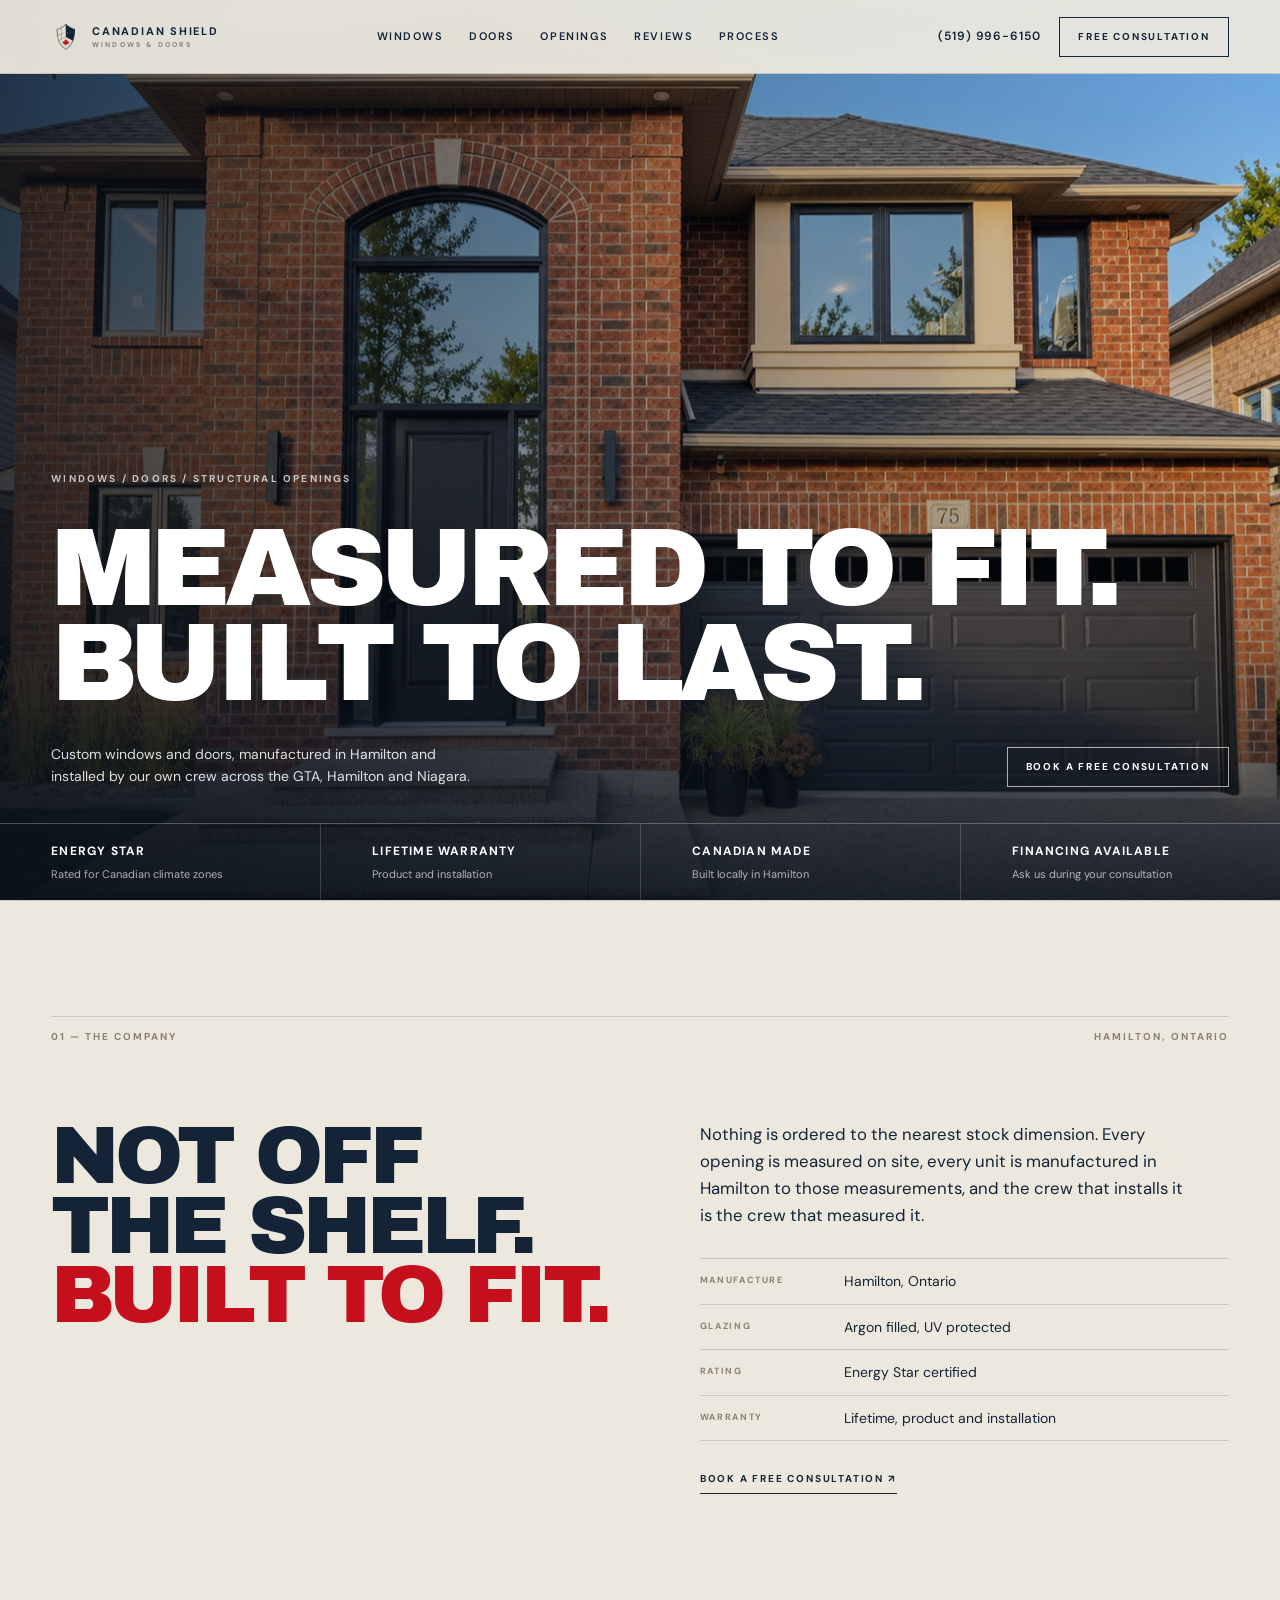
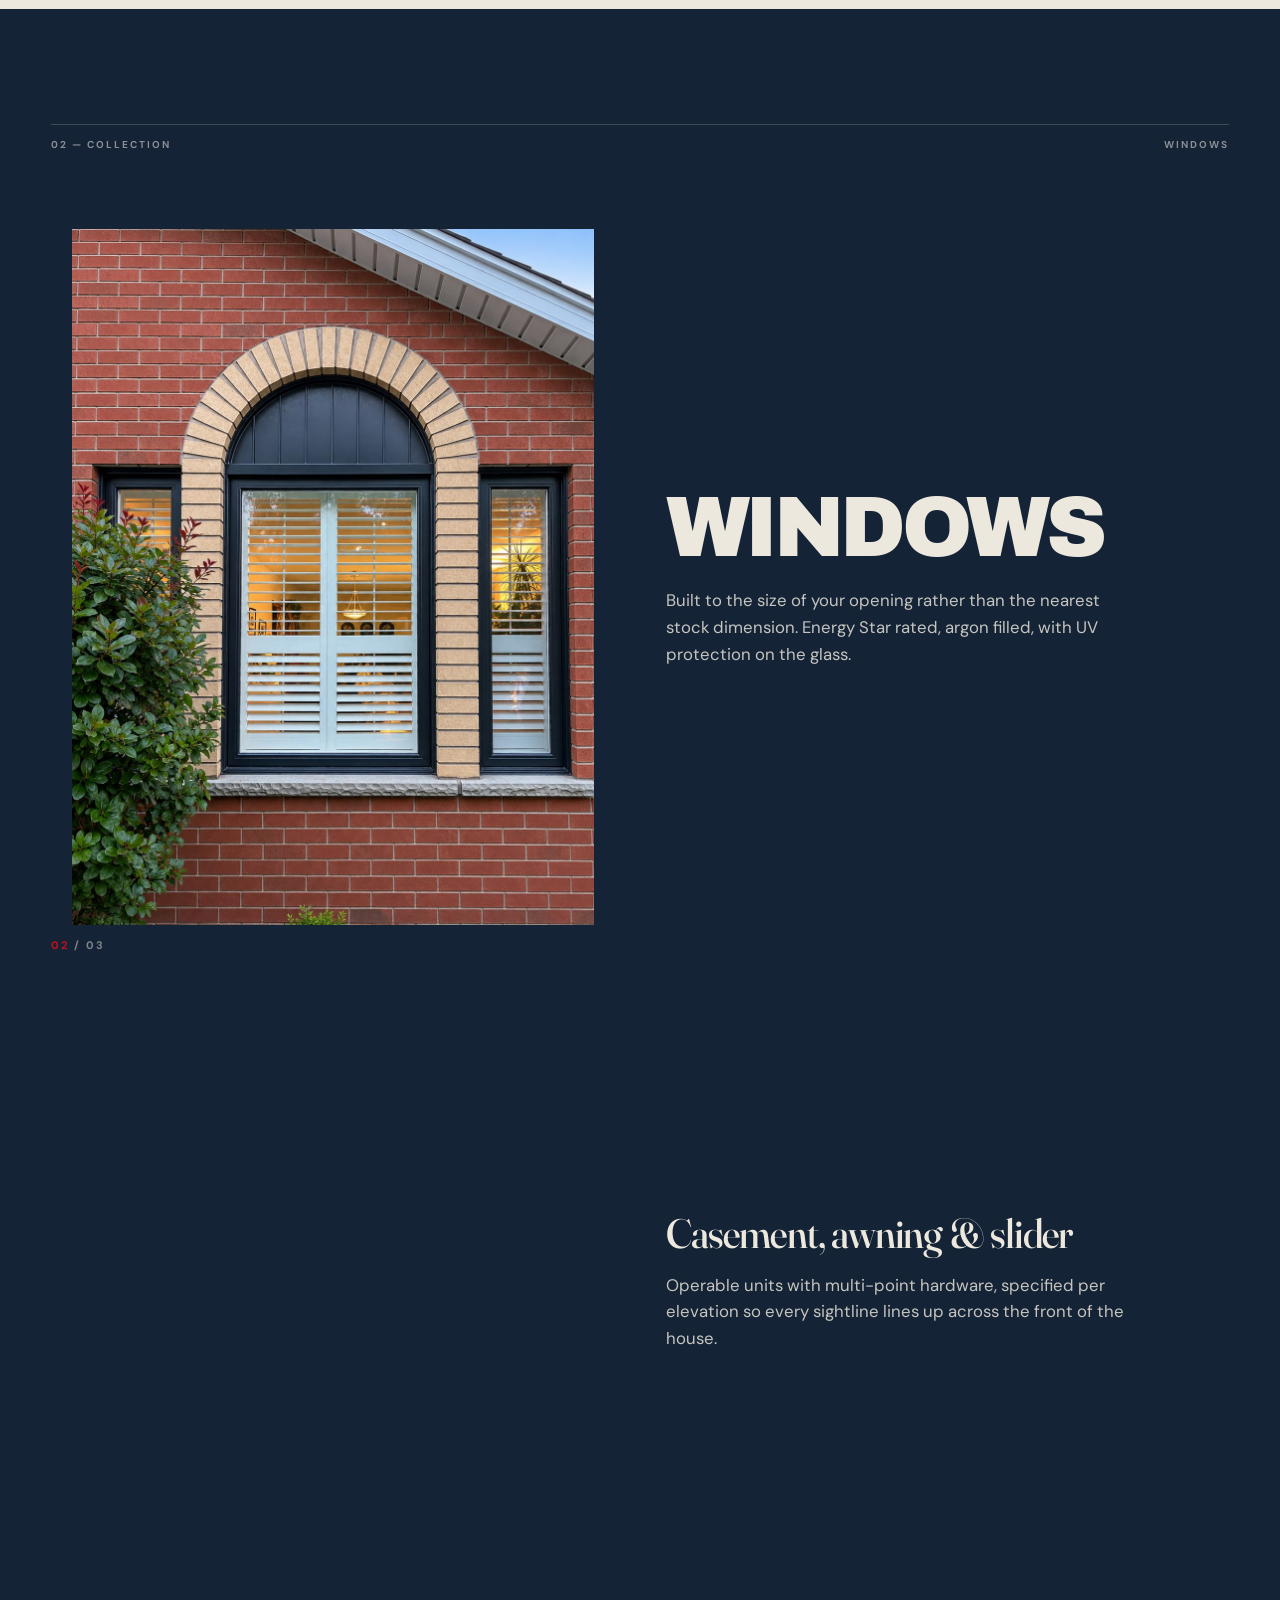
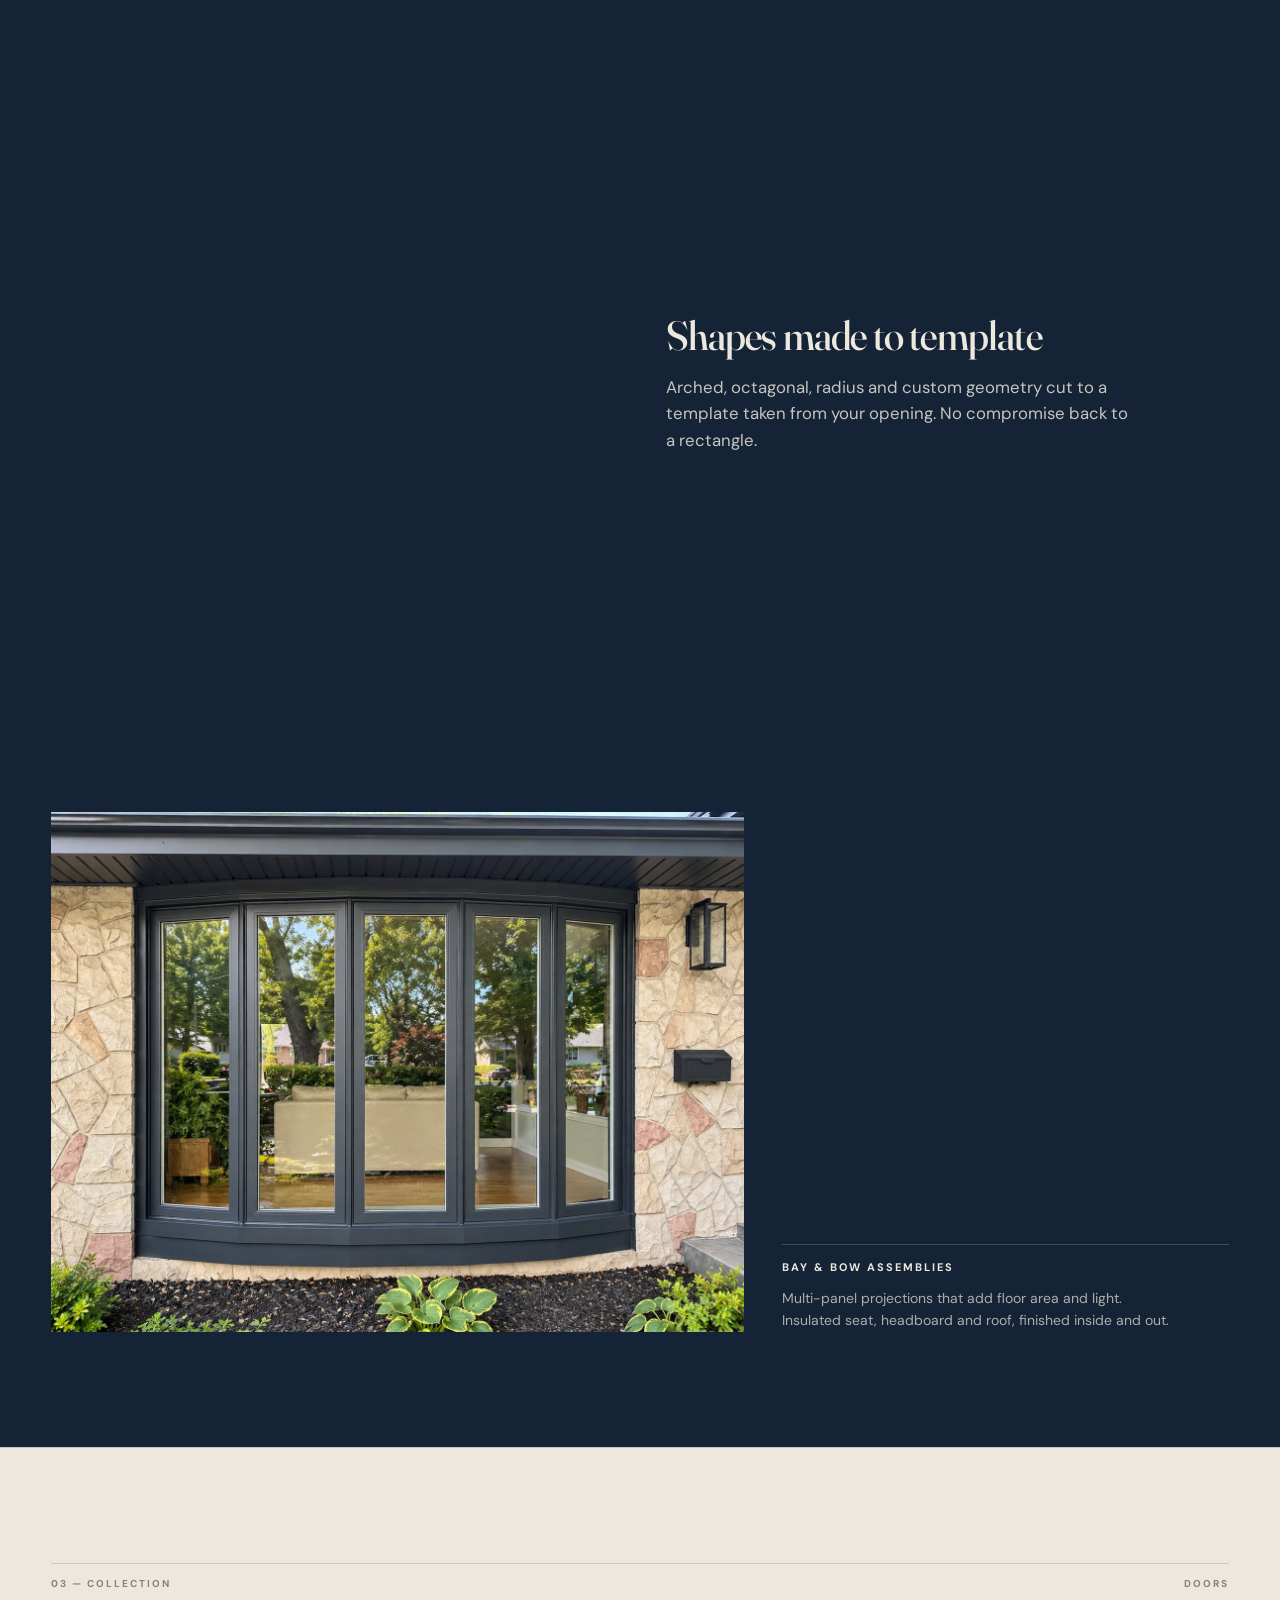
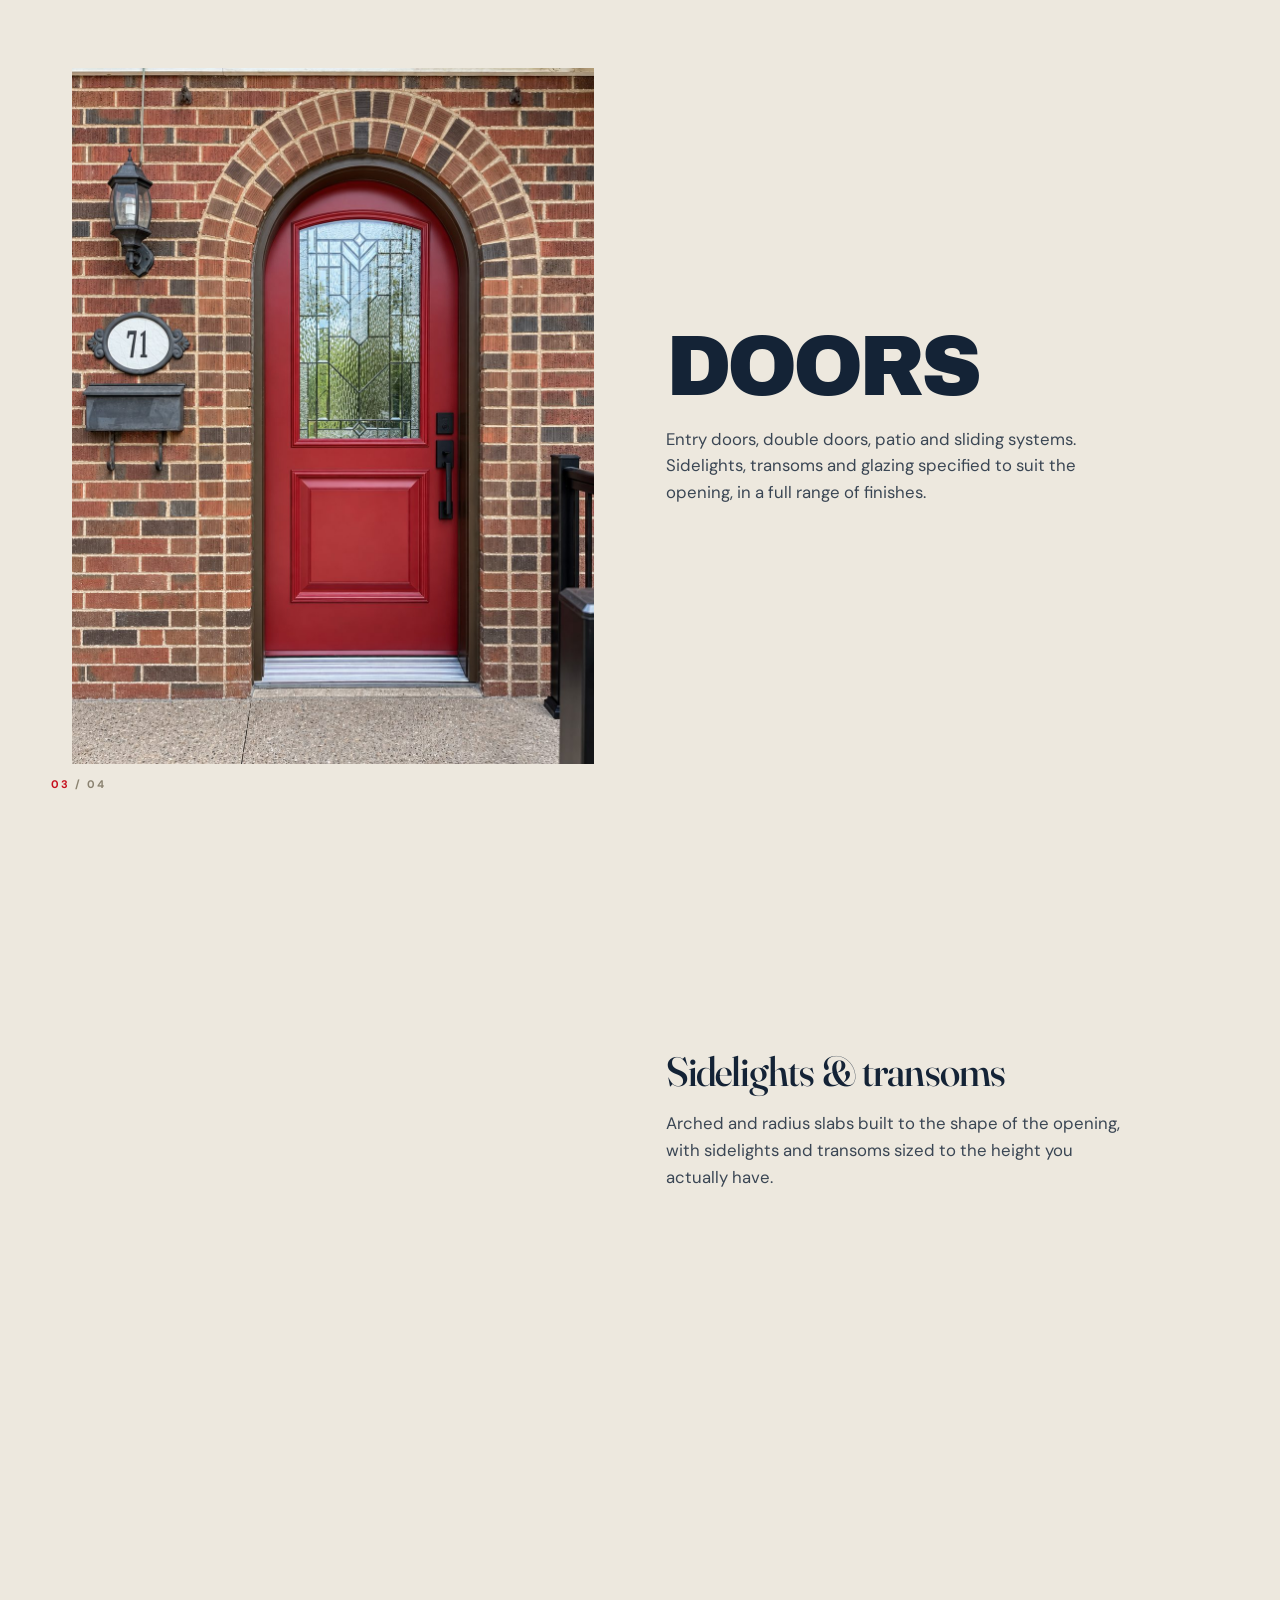
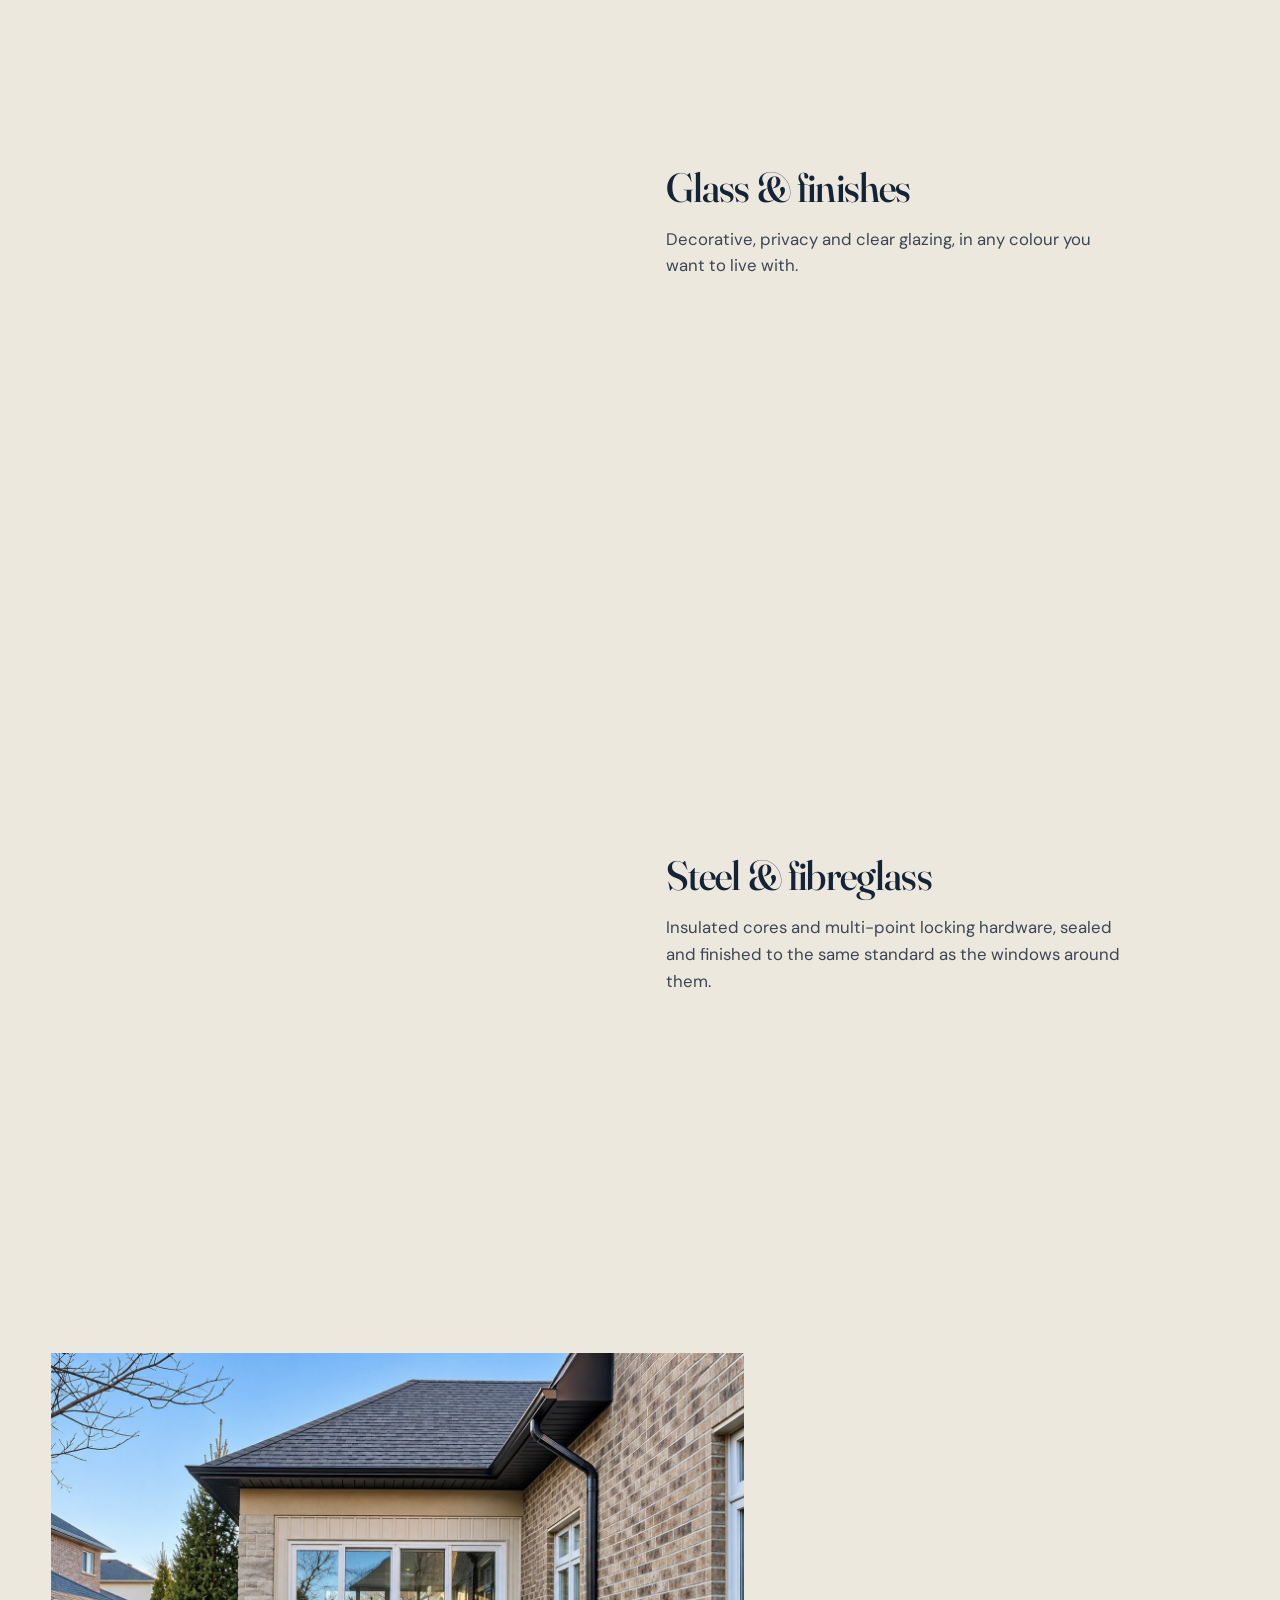
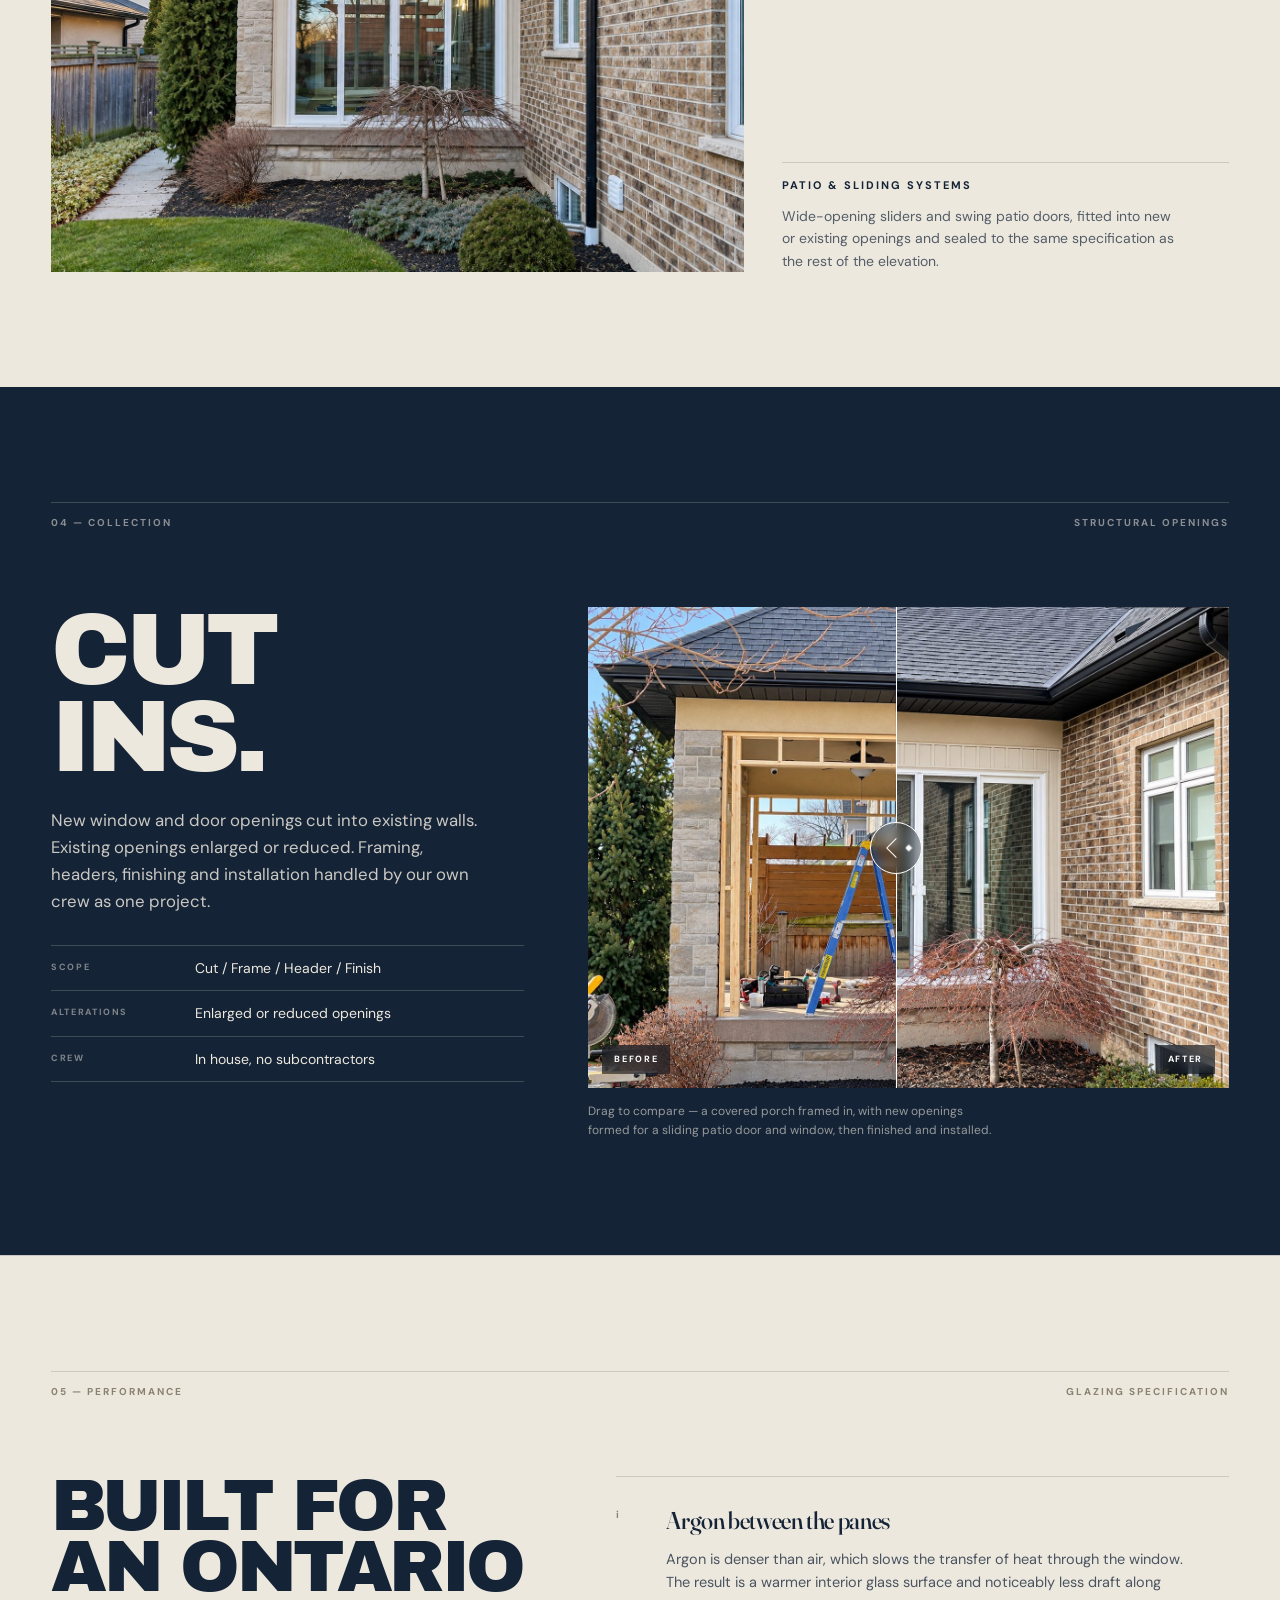
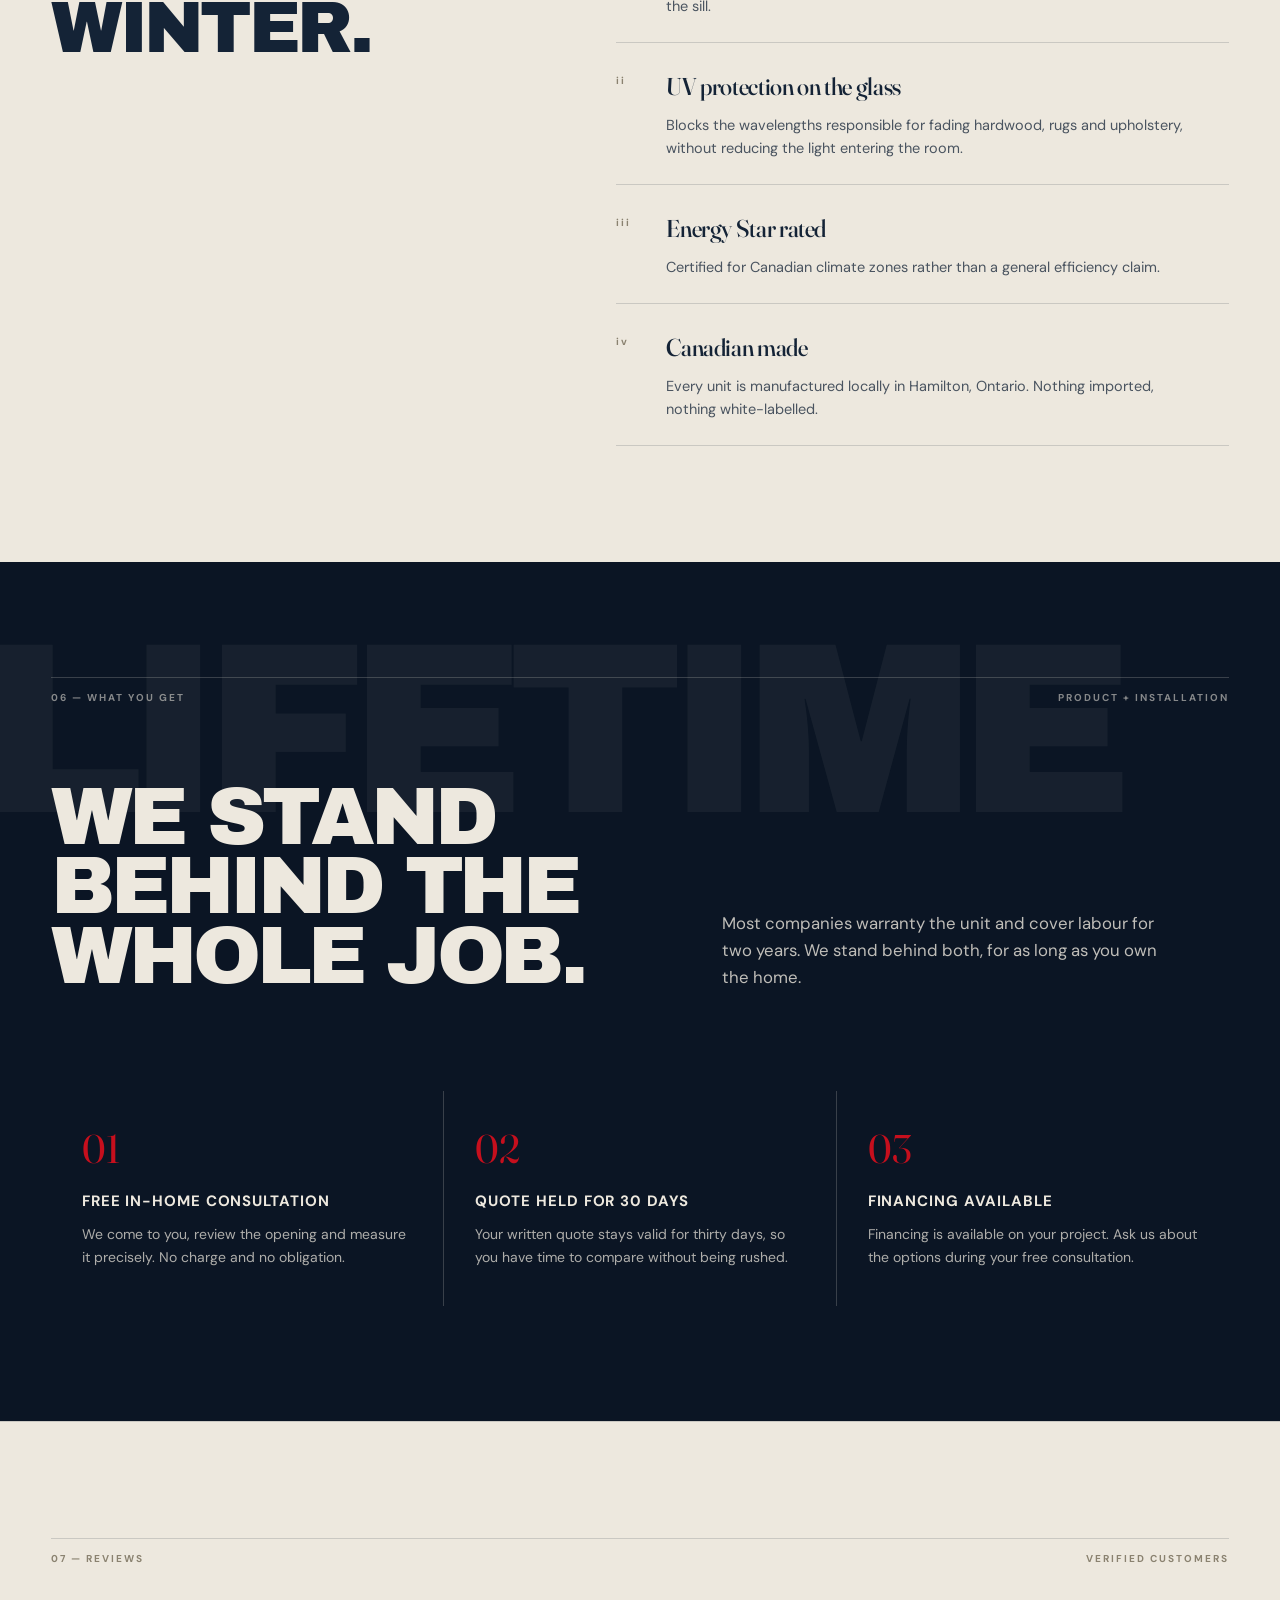
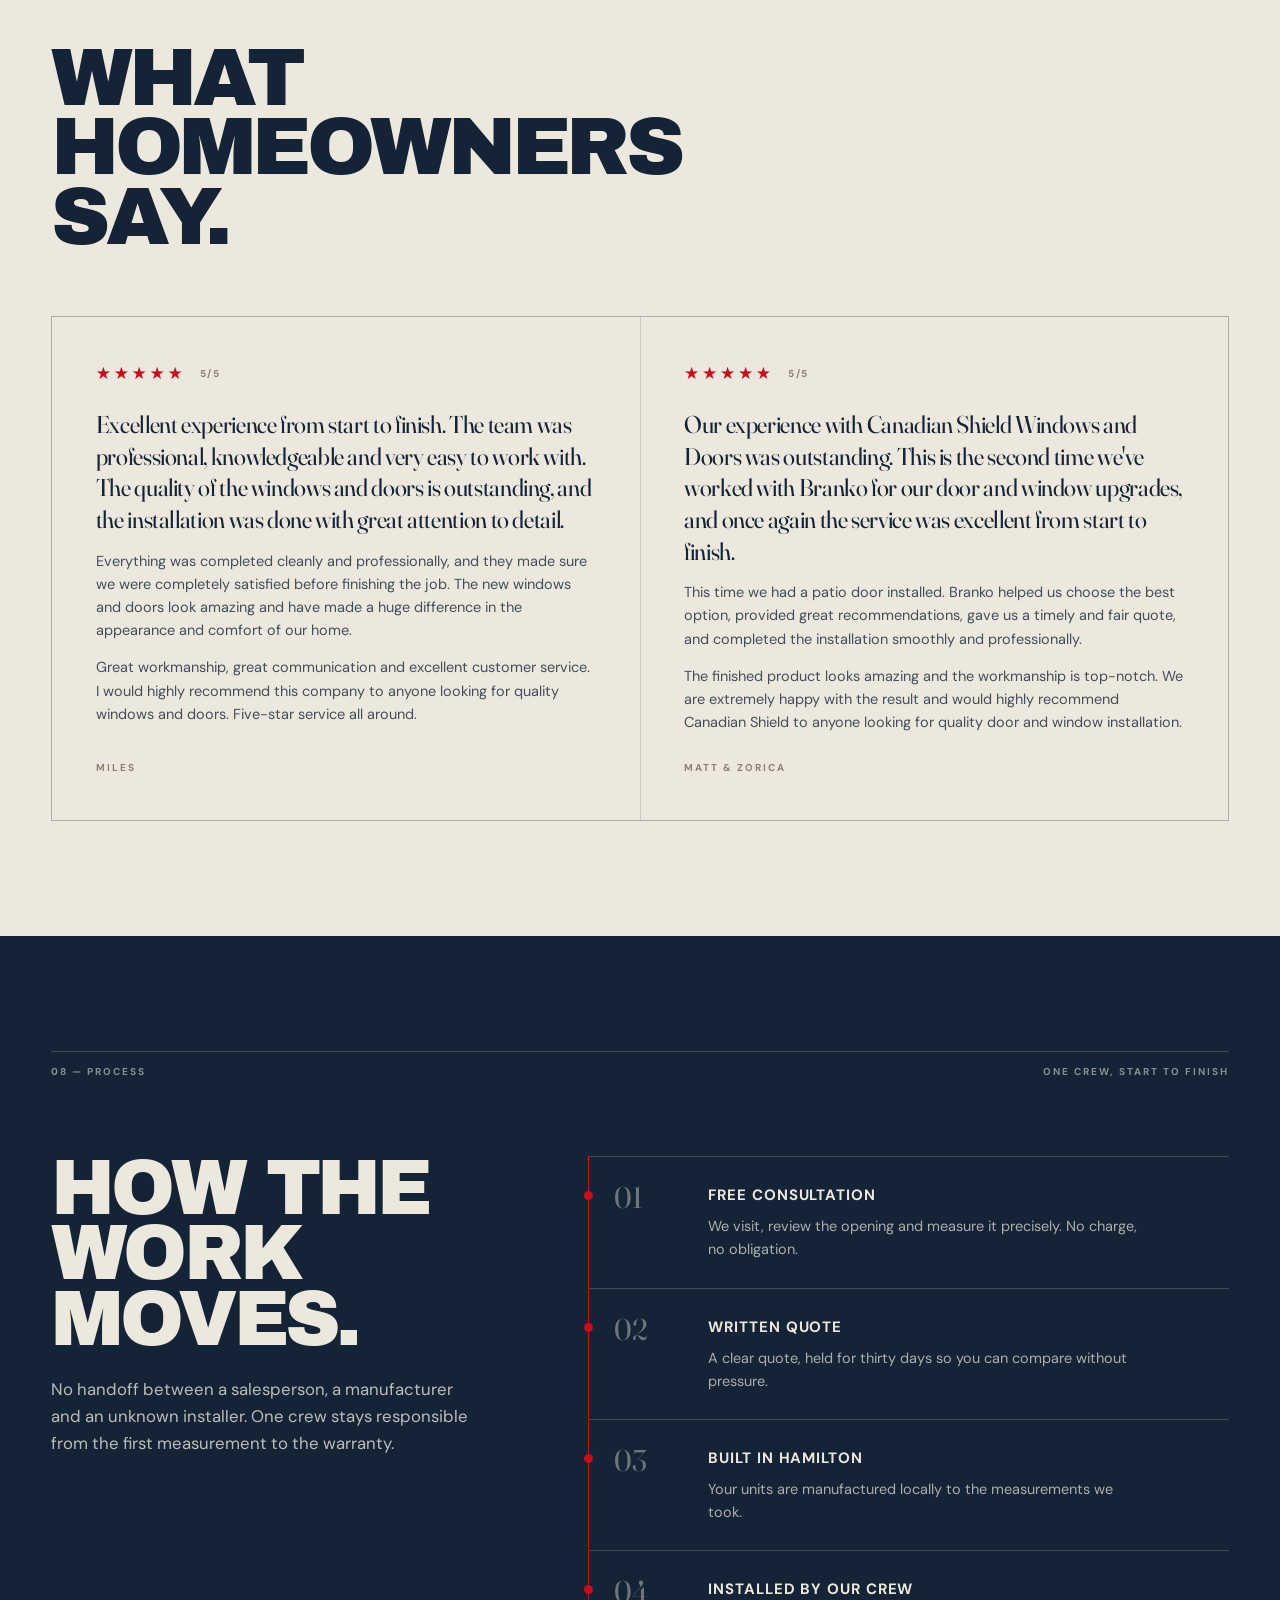
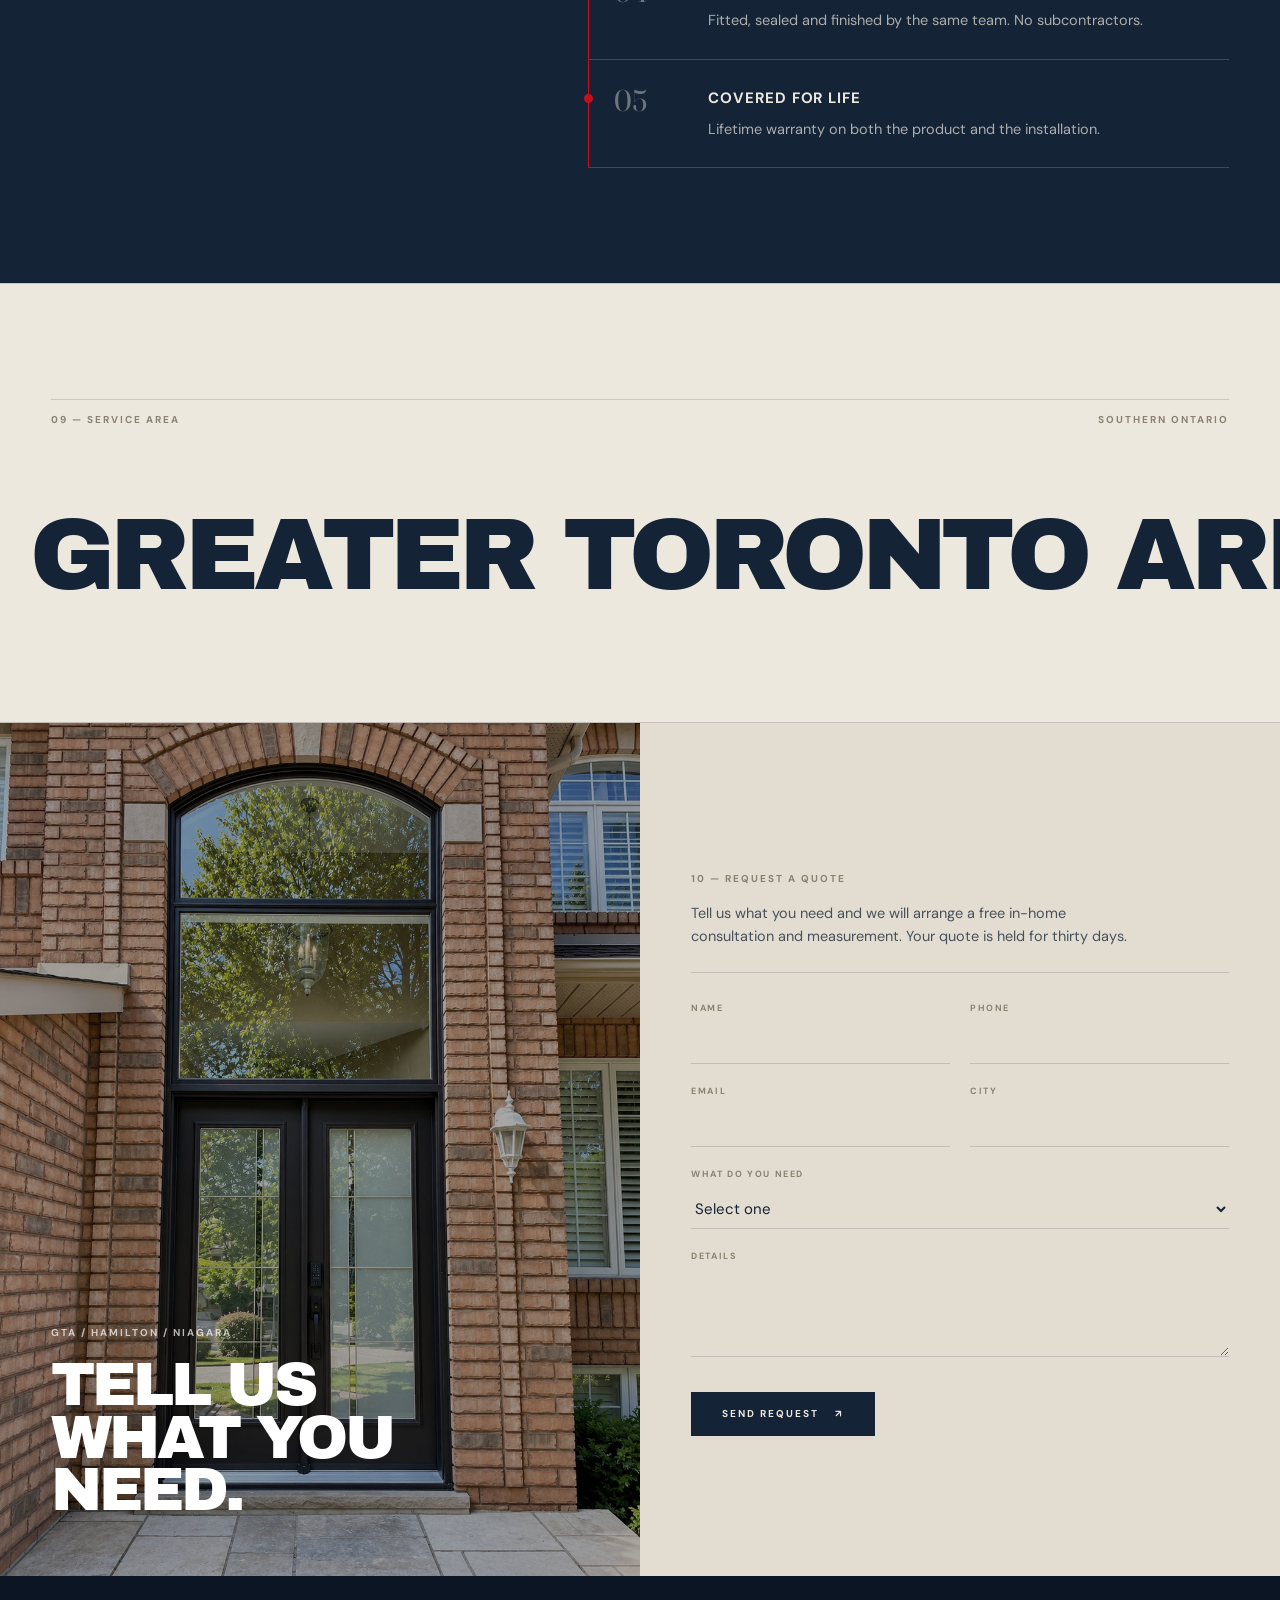
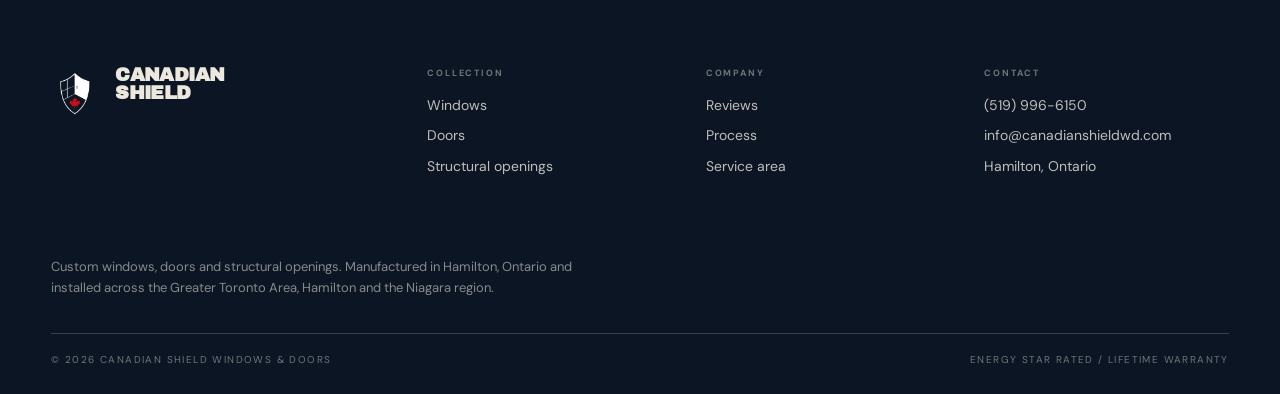
==== commit cadf5880: "form" ====
--- a/index.html
+++ b/index.html
@@ -312,7 +312,7 @@
       <span class="idx">10 — Request a quote</span>
       <p>Tell us what you need and we will arrange a free in-home consultation and measurement. Your quote is held for thirty days.</p>
     </div>
-    <form name="quote" method="POST" action="#">
+    <form name="quote" method="POST" action="https://formspree.io/f/maenvbko">
       <div class="frow">
         <label>Name<input name="name" autocomplete="name" required></label>
         <label>Phone<input name="phone" type="tel" autocomplete="tel" required></label>
--- a/css/styles.css
+++ b/css/styles.css
@@ -21,7 +21,7 @@
   --hdrH:74px;
 }
 *{box-sizing:border-box}
-html{-webkit-text-size-adjust:100%;scroll-behavior:smooth;scroll-padding-top:var(--hdrH)}
+html{-webkit-text-size-adjust:100%;scroll-behavior:smooth;scroll-padding-top:var(--hdrH);overflow-x:hidden}
 body{
   margin:0;background:var(--bone);color:var(--navy);
   font-family:'DM Sans',system-ui,sans-serif;font-weight:400;
@@ -333,9 +333,6 @@
   .ba{aspect-ratio:4/3}
 }
 @media(max-width:560px){
-  .hero-bar{grid-template-columns:1fr}
-  .hero-bar li,.hero-bar li:nth-child(2n){border-left:0;border-top:1px solid rgba(255,255,255,.16)}
-  .hero-bar li:first-child{border-top:0}
   .frow{grid-template-columns:1fr}
   .f-top{grid-template-columns:1fr}
   .facts div{grid-template-columns:1fr;gap:4px;padding:12px 0}
@@ -367,10 +364,20 @@
   .plate figcaption span{max-width:none}
 }
 
-/* hero on phones: shorter frame, focal point on the window run */
+/* hero on phones: image above the bar */
 @media(max-width:700px){
-  .hero{min-height:84svh}
-  .hero-media img{object-position:56% 46%}
+  .hero{min-height:0;display:block;overflow:hidden}
+  .hero-media{inset:0 0 auto;height:78svh}
+  .hero-scrim{inset:0 0 auto;height:78svh}
+  .hero-media img{object-position:center center}
+  .hero-in{min-height:78svh;display:flex;flex-direction:column;justify-content:flex-end;padding-bottom:28px}
+  .hero-foot{flex-direction:column;align-items:flex-start;gap:14px}
+  .hero-bar{background:var(--navy);color:var(--bone);border-top:none;position:relative;z-index:3;grid-template-columns:1fr 1fr}
+  .hero-bar li{border-top:1px solid rgba(237,232,222,.13)!important;border-left:0!important;padding:16px var(--pad)}
+  .hero-bar li:nth-child(2n){border-left:1px solid rgba(237,232,222,.13)!important}
+  .hero-bar li:nth-child(-n+2){border-top:none!important}
+  .hero-bar b{color:var(--bone)}
+  .hero-bar span{color:rgba(237,232,222,.6)}
 }
 
 /* wide plates: image keeps its 4:3, caption sits beside it */
@@ -400,3 +407,14 @@
 @media(max-width:560px){
   .hero h1{font-size:clamp(30px,8.6vw,46px)}
 }
+
+/* ---------- pin dots (mobile swipe indicator) ---------- */
+.pin-dots{display:none;justify-content:center;gap:8px;margin-top:14px}
+.pin-dots span{width:7px;height:7px;border-radius:50%;opacity:.25;transition:opacity .35s,transform .35s;flex:none}
+.pin-dots span.on{opacity:1;transform:scale(1.3)}
+.dark .pin-dots span{background:var(--bone)}
+.light .pin-dots span{background:var(--navy)}
+@media(max-width:860px){
+  .pin-dots{display:flex}
+  .pin-count{display:none}
+}
